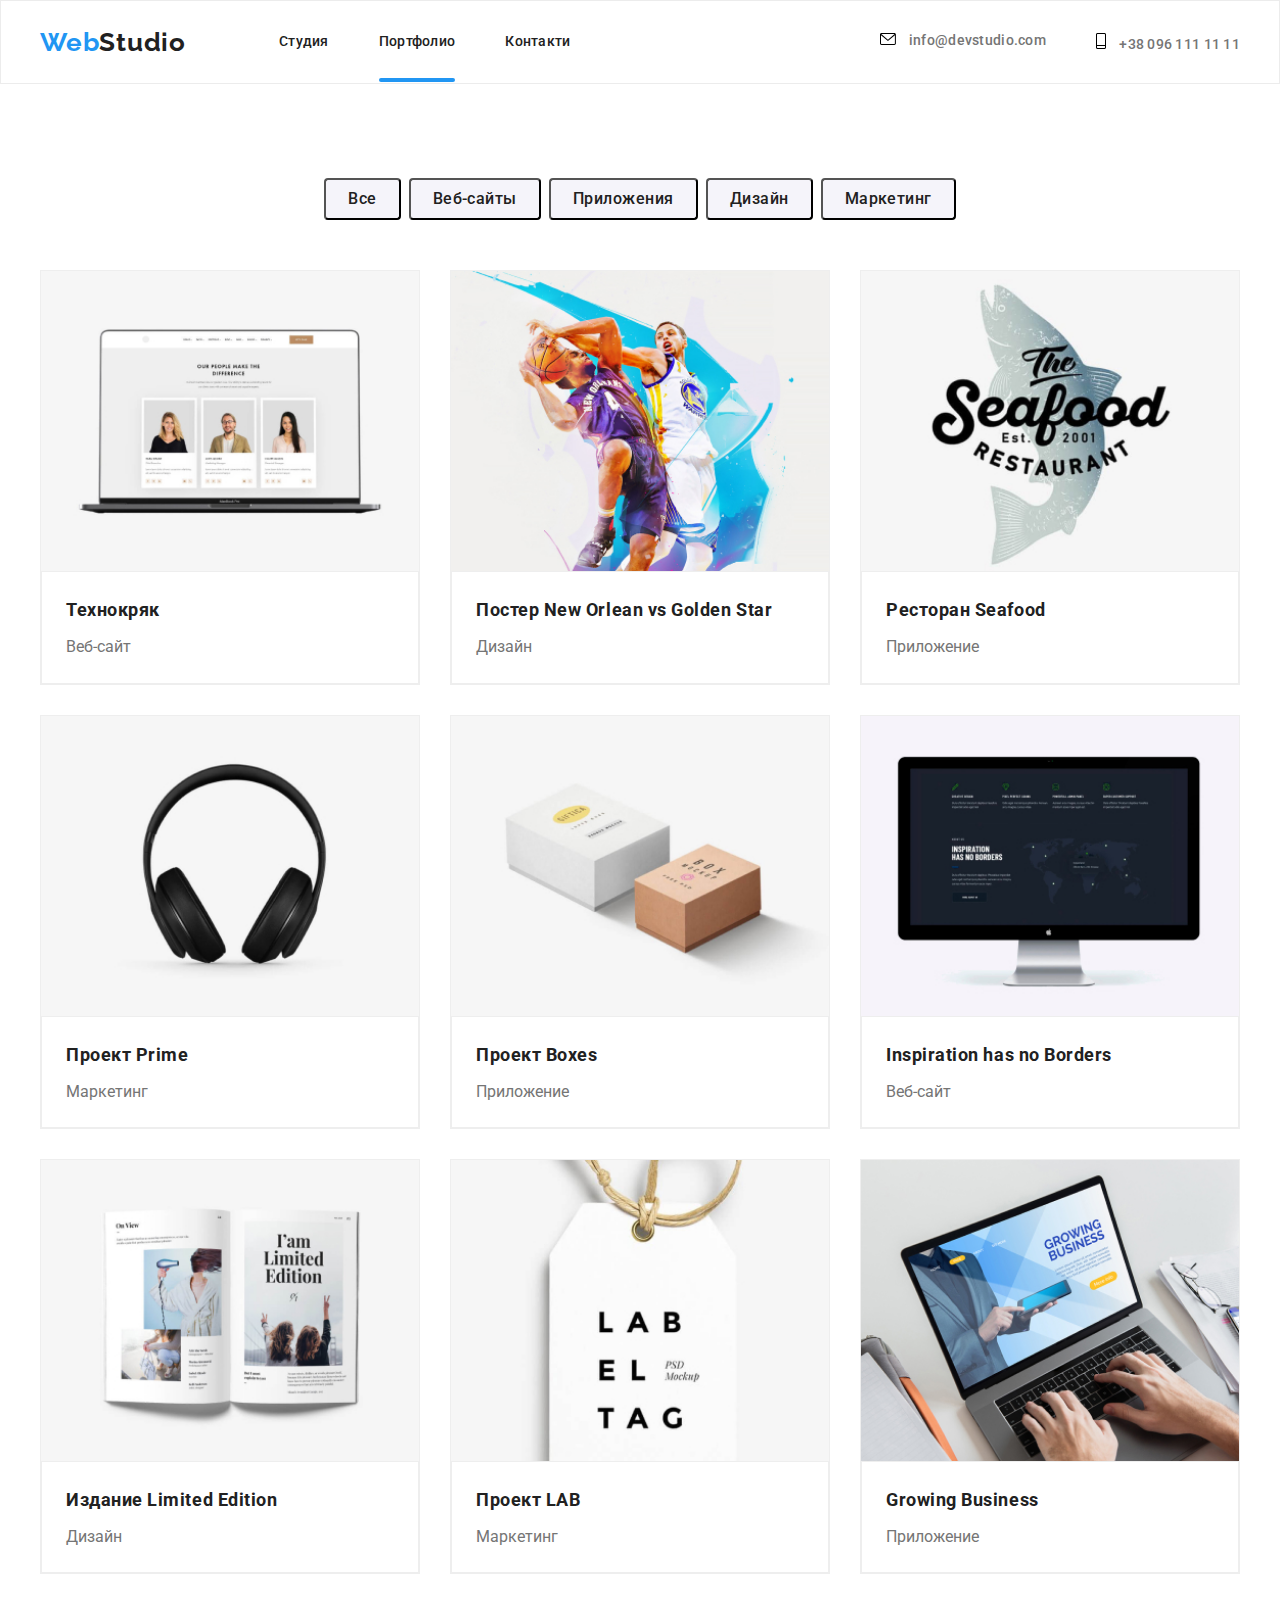
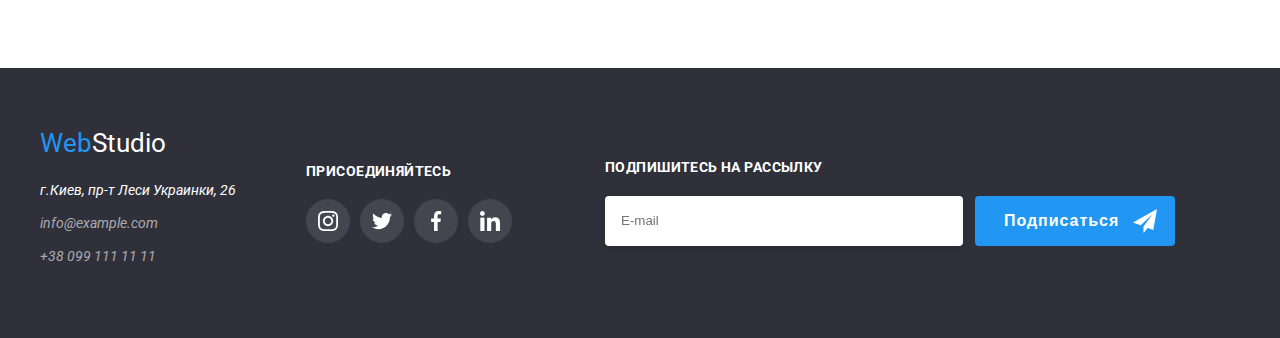
==== portfolio.html @ 389787d3 "Go" ====
<!DOCTYPE html>
<html lang="en">
  <head>
    <meta charset="UTF-8" />
    <meta http-equiv="X-UA-Compatible" content="IE=edge" />
    <meta name="viewport" content="width=device-width, initial-scale=1.0" />
    <title>Portfolio</title>
    <link
      rel="stylesheet"
      href="https://cdnjs.cloudflare.com/ajax/libs/modern-normalize/1.1.0/modern-normalize.min.css"
      integrity="sha512-wpPYUAdjBVSE4KJnH1VR1HeZfpl1ub8YT/NKx4PuQ5NmX2tKuGu6U/JRp5y+Y8XG2tV+wKQpNHVUX03MfMFn9Q=="
      crossorigin="anonymous"
      referrerpolicy="no-referrer"
    />
    <link rel="preconnect" href="https://fonts.googleapis.com" />
    <link rel="preconnect" href="https://fonts.gstatic.com" crossorigin />
    <link
      href="https://fonts.googleapis.com/css2?family=Raleway:wght@700&family=Roboto:wght@400;500;700;900&display=swap"
      rel="stylesheet"
    />
    <link rel="stylesheet" href="./css/styles.css" />
  </head>
  <body>
    <header class="header">
      <div class="container header-container">
        <nav class="nav">
          <a class="logo menu-logo" href="./index.html"> <span class="span-web">Web</span>Studio</a>
          <ul class="navigation">
            <li class="nav-item"><a class="nav-link link" href="./index.html">Студия</a></li>
            <li class="nav-item">
              <a class="nav-link link active" href="./portfolio.html">Портфолио</a>
            </li>
            <li class="nav-item"><a class="nav-link link" href="#0">Контакти</a></li>
          </ul>
        </nav>
        <!--КОНТАКТИ-->
        <ul class="contacts">
          <!-- <div class="header-connect">-->
          <li class="contact-item">
            <a class="contact-link link" href="mailto:info@devstudio.com">
              <svg class="contacts-link-icon link" width="16" height="12">
                <use href="./images/icons.svg#icon-envelope"></use>
              </svg>
              info@devstudio.com
            </a>
          </li>
          <li class="contact-item">
            <a class="contact-link link" href="tel:+380961111111">
              <svg class="contacts-link-icon" width="10" height="16">
                <use href="./images/icons.svg#icon-Vector"></use>
              </svg>
              +38 096 111 11 11
            </a>
          </li>
        </ul>
      </div>
    </header>
    <!--section1-->
    <section class="section">
      <h1 class="visually-hidden">Portfolio</h1>
      <div class="container">
        <ul class="filter">
          <li class="filter-item"><button type="button" class="filter-btn">Все</button></li>
          <li class="filter-item"><button type="button" class="filter-btn">Веб-сайты</button></li>
          <li class="filter-item"><button type="button" class="filter-btn">Приложения</button></li>
          <li class="filter-item"><button type="button" class="filter-btn">Дизайн</button></li>
          <li class="filter-item"><button type="button" class="filter-btn">Маркетинг</button></li>
        </ul>
      </div>

      <!--Технокряк-->
      <!--section2-->
      <div class="container">
        <ul class="cards">
          <li class="card">
            <div class="master-item-wrap">
              <img
                class="card-img"
                src="./images/8.jpg"
                alt="Портфоліо відкрите на ноутбукові"
                width="370"
              />
              <!-- <div class="box">
              <div class="overlay"> -->
              <p class="cards-overlay-text">
                Технокряк это современная площадка распространения коронавируса. Компании используют
                эту платформу для цифрового шпионажа и атак на защищённые сервера конкурентов.
              </p>
              <!-- </div>
            </div> -->
            </div>
            <div class="bord-item">
              <h2 class="card-item">Технокряк</h2>
              <p class="card-items">Веб-сайт</p>
            </div>
          </li>
          <!--Постер-->
          <li class="card">
            <div class="master-item-wrap">
              <img class="card-img" src="./images/9.jpg" alt="Постер" width="370" />
              <p class="cards-overlay-text">
                Технокряк это современная площадка распространения коронавируса. Компании используют
                эту платформу для цифрового шпионажа и атак на защищённые сервера конкурентов.
              </p>
            </div>
            <div class="bord-item">
              <h2 class="card-item">Постер New Orlean vs Golden Star</h2>
              <p class="card-items">Дизайн</p>
            </div>
          </li>
          <!--Лого ресторану-->
          <li class="card">
            <div class="master-item-wrap">
              <img class="card-img" src="./images/10.jpg" alt="Логотип ресторану" width="370" />
              <p class="cards-overlay-text">
                Технокряк это современная площадка распространения коронавируса. Компании используют
                эту платформу для цифрового шпионажа и атак на защищённые сервера конкурентов.
              </p>
            </div>
            <div class="bord-item">
              <h2 class="card-item">Ресторан Seafood</h2>
              <p class="card-items">Приложение</p>
            </div>
          </li>
          <!--Проект Prime-->
          <li class="card">
            <div class="master-item-wrap">
              <img class="card-img" src="./images/11.jpg" alt="Навушники" width="370" />
              <p class="cards-overlay-text">
                Технокряк это современная площадка распространения коронавируса. Компании используют
                эту платформу для цифрового шпионажа и атак на защищённые сервера конкурентов.
              </p>
            </div>
            <div class="bord-item">
              <h2 class="card-item">Проект Prime</h2>
              <p class="card-items">Маркетинг</p>
            </div>
          </li>
          <!--Проект Boxes-->
          <li class="card">
            <div class="master-item-wrap">
              <img class="card-img" src="./images/12.jpg" alt="Дві коробки" width="370" />
              <p class="cards-overlay-text">
                Технокряк это современная площадка распространения коронавируса. Компании используют
                эту платформу для цифрового шпионажа и атак на защищённые сервера конкурентов.
              </p>
            </div>
            <div class="bord-item">
              <h2 class="card-item">Проект Boxes</h2>
              <p class="card-items">Приложение</p>
            </div>
          </li>
          <!--Inspiration has no Borders-->
          <li class="card">
            <div class="master-item-wrap">
              <img
                class="card-img"
                src="./images/13.jpg"
                alt="Монітор з відкритим сайтом"
                width="370"
              />
              <p class="cards-overlay-text">
                Технокряк это современная площадка распространения коронавируса. Компании используют
                эту платформу для цифрового шпионажа и атак на защищённые сервера конкурентов.
              </p>
            </div>
            <div class="bord-item">
              <h2 class="card-item">Inspiration has no Borders</h2>
              <p class="card-items">Веб-сайт</p>
            </div>
          </li>
          <!--Издание Limited Edition-->
          <li class="card">
            <div class="master-item-wrap">
              <img class="card-img" src="./images/14.jpg" alt="Відкрита кннига" width="370" />
              <p class="cards-overlay-text">
                Технокряк это современная площадка распространения коронавируса. Компании используют
                эту платформу для цифрового шпионажа и атак на защищённые сервера конкурентов.
              </p>
            </div>
            <div class="bord-item">
              <h2 class="card-item">Издание Limited Edition</h2>
              <p class="card-items">Дизайн</p>
            </div>
          </li>
          <!--Проект LAB-->
          <li class="card">
            <div class="master-item-wrap">
              <img
                class="card-img"
                src="./images/15.jpg"
                alt="Вивіска з написом LAB EL TAG"
                width="370"
              />
              <p class="cards-overlay-text">
                Технокряк это современная площадка распространения коронавируса. Компании используют
                эту платформу для цифрового шпионажа и атак на защищённые сервера конкурентов.
              </p>
            </div>
            <div class="bord-item">
              <h2 class="card-item">Проект LAB</h2>
              <p class="card-items">Маркетинг</p>
            </div>
          </li>
          <!--Growing Business-->
          <li class="card">
            <div class="master-item-wrap">
              <img class="card-img" src="./images/16.jpg" alt="Робота за пк" width="370" />
              <p class="cards-overlay-text">
                Технокряк это современная площадка распространения коронавируса. Компании используют
                эту платформу для цифрового шпионажа и атак на защищённые сервера конкурентов.
              </p>
            </div>
            <div class="bord-item">
              <h2 class="card-item">Growing Business</h2>
              <p class="card-items">Приложение</p>
            </div>
          </li>
        </ul>
      </div>
    </section>
    <footer class="footer">
      <div class="container footer-container">
        <div class="footer-addres">
          <p>
            <a class="logo link" href="./index.html"><span class="span-web">Web</span>Studio </a>
          </p>
          <address>
            <ul class="addres link">
              <li class="footer-addres-link">г.Киев, пр-т Леси Украинки, 26</li>
              <li class="footer-addres-link">
                <a class="footer-link link" href="mailto:info@example.com">info@example.com</a>
              </li>
              <li class="footer-addres-link">
                <a class="footer-link link" href="tel:+380991111111">+38 099 111 11 11</a>
              </li>
            </ul>
          </address>
        </div>
        <div class="footer-connect">
          <p class="footer-connect-title">присоединяйтесь</p>
          <ul class="footer-social-list list">
            <li class="footer-social-item">
              <a href="" class="footer-social-link">
                <svg class="footer-social-icon" width="20" height="20">
                  <use href="./images/icons.svg#icon-instagram-2"></use>
                </svg>
              </a>
            </li>
            <li class="footer-social-item">
              <a href="" class="footer-social-link">
                <svg class="footer-social-icon" width="20" height="20">
                  <use href="./images/icons.svg#icon-twitter-1"></use>
                </svg>
              </a>
            </li>
            <li class="footer-social-item">
              <a href="" class="footer-social-link">
                <svg class="footer-social-icon" width="20" height="20">
                  <use href="./images/icons.svg#icon-facebook-1"></use>
                </svg>
              </a>
            </li>
            <li class="footer-social-item">
              <a href="" class="footer-social-link">
                <svg class="footer-social-icon" width="20" height="20">
                  <use href="./images/icons.svg#icon-linkedin-1"></use>
                </svg>
              </a>
            </li>
          </ul>
        </div>
        <div class="footer-subscription">
          <h2 class="footer-subscription-text">Подпишитесь на рассылку</h2>
          <div class="subscription-flex">
            <input
              type="email"
              name="subscription"
              class="footer-subscription-input"
              placeholder="E-mail"
              required
            />
            <button class="button subscription-btn">
              Подписаться
              <svg class="subscription-icon" width="24" height="24">
                <use href="./images/icons.svg#icon-send"></use>
              </svg>
            </button>
          </div>
        </div>
      </div>
    </footer>
  </body>
</html>
---- css/styles.css ----
:root {
  --primary-text-color: rgba(0, 0, 0, 0.8);
  --footer-text-color: rgba(255, 255, 255, 0.6);
  --title-text-color: #212121;
  --accent-color: #18a0fb;
  --button-color: #2196f3;
  --praymary-white-color: #ffffff;
  --secondary-gray-color: #2f303a;
  --text-white-color: #ffffff;
  --bg-color: #ffffff;
  --textarea-color: #757575;
  --test-color: #ccec12;
  --filter-color-text: #f5f4fa;
  --Web-span-text: #2196f3;
  --title-hover: #188ce8;
  --btn-bgr: #f5f4fa;
}

.button {
  padding: 10px 32px;
  margin: 0 auto;
  display: block;
  cursor: pointer;
  border-radius: 4px;

  font-weight: 700;
  line-height: 1;
  background: var(--button-color);
  color: var(--praymary-white-color);
  border: 0;
}
ul li {
  list-style: none;
}
h1,
h2,
h3,
h4,
h5,
h6,
p,
ul {
  padding: 0;
  margin: 0;
  font-size: inherit;
}
img {
  display: block;
  max-width: 100%;
  height: auto;
}
body {
  font-family: Roboto, sans-serif;
  color: var(--firstFontColor);
  font-size: 14px;
  line-height: 1.2;
  margin: 0;
}
.list {
  list-style: none;
}
.container {
  width: 1200px;
  margin: 0 auto;
  padding-left: 15px;
  padding-right: 15px;
}
.link {
  text-decoration: none;
}
.section {
  /*margin-top: 94px;
  margin-bottom: 94px;*/
  padding-top: 94px;
  padding-bottom: 94px;
}
.visually-hidden {
  position: absolute;
  clip: rect(0 0 0 0);
  width: 1px;
  height: 1px;
  margin: -1px;
  border: 0;
  padding: 0;
  overflow: hidden;
}
.span-web {
  color: var(--Web-span-text);
}
.logo a:hover,
.logo a:focus {
  color: var(--button-color);
  transition-duration: 250ms;
  transition-timing-function: cubic-bezier(0.4, 0, 0.2, 1);
  transition-property: transform;
}
.nav a {
  color: var(--title-text-color);
}
.nav a:hover,
.nav a:focus {
  color: var(--button-color);
  transition-duration: 250ms;
  transition-timing-function: cubic-bezier(0.4, 0, 0.2, 1);
  transition-property: transform;
}
.header {
  border: 1px solid #ececec;
}

.header-container {
  display: flex;
  justify-content: space-between;
  align-items: center;
}

.nav {
  display: flex;
  align-items: center;
}

.navigation {
  display: flex;
}

.header .logo {
  font-family: Raleway;
  color: var(--title-text-color);
  font-weight: 700;
  font-size: 26px;
  line-height: 1.19;
  letter-spacing: 0.03em;
  text-decoration: none;
}
.menu-logo {
  padding-top: 24px;
  padding-bottom: 24px;
  margin-right: 93px;
}
.nav-item:not(:last-child) {
  margin-right: 50px;
}

.nav-link {
  display: block;
  padding-top: 32px;
  padding-bottom: 32px;
  text-decoration: none;
  font-weight: 500;
  font-size: 14px;
  line-height: 1.14;
  letter-spacing: 0.02em;
  position: relative;
}

.nav-link.active::after {
  content: '';
  width: 100%;
  height: 4px;
  background-color: var(--Web-span-text);
  position: absolute;
  bottom: 0px;
  left: 0;
  border-radius: 2px;
}

.contacts {
  display: flex;
  margin-left: auto;
}
.contact-item:not(:last-child) {
  margin-right: 50px;
}
.contact-link {
  display: block;
  padding-top: 32px;
  padding-bottom: 32px;
  font-weight: 500;
  font-size: 14px;
  line-height: 1;
  letter-spacing: 0.02em;
  color: var(--textarea-color);
}
.contact-link:hover,
.contact-link:focus {
  fill: currentColor;
  transition-duration: 250ms;
  transition-timing-function: cubic-bezier(0.4, 0, 0.2, 1);
  transition-property: transform;
}
.contacts-link-icon {
  margin-right: 10px;
}
/*------------hero-------------*/
.herro {
  display: flex;
  justify-content: center;
}
.hero {
  background: var(--secondary-gray-color);
  background-image: linear-gradient(rgba(47, 48, 58, 0.4), rgba(47, 48, 58, 0.4)),
    url(../images/Imghero.jpg);
  padding: 200px 0px;
  width: 1600px;
}
.hero-title {
  max-width: 696px;
  margin: 0 auto;
  margin-bottom: 30px;

  font-weight: 900;
  font-size: 44px;
  line-height: 1.36;
  text-align: center;
  color: var(--text-white-color);
}
.hero > button {
  padding: 10px 32px;
  margin: 0 auto;
  display: block;
  cursor: pointer;
  border-radius: 4px;

  font-weight: 700;
  line-height: 1;
  background: var(--button-color);
  color: var(--praymary-white-color);
}
.hero > button:hover,
.buttons:focus {
  background-color: #188ce8;
  color: var(--text-white-color);
  transition-duration: 250ms;
  transition-timing-function: cubic-bezier(0.4, 0, 0.2, 1);
  transition-property: transform;
}

/*----------НАШИ ПРЕИМУЩЕСТВА---------*/
.advantages {
  /* padding-top: 50px;*/
}
.advantages-items {
  display: flex;
  justify-content: space-between;
}
.advantages-item {
  color: var(--title-text-color);
  font-weight: 700;
  font-size: 14px;
  line-height: 1.1;
  letter-spacing: 0.03em;
}
.advantages-item .advantages-item {
  text-transform: uppercase;
}
.advantages-item-text {
  max-width: 270px;
  color: var(--textarea-color);
  line-height: 1.7;
  letter-spacing: 0.03em;
  font-weight: 400;
}
.advantages-link {
  width: 270px;
  height: 120px;
  display: flex;
  justify-content: center;
  align-items: center;
  background: #f5f4fa;
  box-sizing: border-box;
  border-radius: 4px;
  margin-bottom: 30px;
}

/*-------ЧЕМ ЗАНИМАЕМСЯ-------------*/
.our-work {
  padding-top: 10px;
}
.section-caption {
  padding-top: 0px;
}
.caption {
  font-weight: 700;
  font-size: 36px;
  line-height: 2.6;
  text-align: center;
  letter-spacing: 0.03em;
  color: var(--title-text-color);

  margin-bottom: 50px;
}
.caption-item {
  display: flex;
  justify-content: space-between;
  position: relative;
}
.caption-item li:not(:last-child) {
  margin-right: 30px;
}
.caption-image {
  display: flex;
  width: 370px;
  height: 294px;
}
.caption-item > li {
  position: relative;
}

.caption-title-text {
  position: absolute;
  display: flex;
  justify-self: center;
  bottom: 0;
  left: 0;
  width: 370px;
  height: 70px;
  padding: 27px 75px;
  color: var(--text-white-color);

  background-color: rgba(47, 48, 58, 0.8);
  font-weight: 700;
  font-size: 14px;
  line-height: 1.14;
  text-align: center;
  letter-spacing: 0.03em;
  text-transform: uppercase;
}

/*-------КОМАНДА-------------*/
.team {
  background-color: #f5f4fa;
}
.team-caption {
  text-align: center;
  font-weight: 700;
  font-size: 36px;
  line-height: 2.6;
  letter-spacing: 0.03em;
  margin-bottom: 50px;
}
.team-item {
  display: flex;
  justify-content: space-evenly;
}
.caption-team {
  font-weight: 500;
  line-height: 1.12;
  letter-spacing: 0.03em;
  margin-top: 10px;
  text-align: center;
}
.caption-team-text {
  /*color: var(--textarea-color);*/
  font-weight: 400;
  line-height: 1.12;
  text-align: center;
  margin: 10px;
  /*margin-bottom: 30px;*/
}

.images {
  height: 260px;
  width: 270px;
}
.team-all {
  flex-basis: calc((100% - 90px) / 3);
  background: #ffffff;

  border-radius: 0px 0px 4px 4px;
}
.team-all + .team-all {
  margin-left: 30px;
}
.master-icon {
  background-color: #ffffff;
}

.master-social-list {
  display: flex;
  justify-content: center;
}
.master-social-item {
  width: 44px;
  height: 44px;
  margin-top: 16px;
  margin-bottom: 30px;
}

.master-social-item + .master-social-item {
  margin-left: 10px;
}

.master-social-link {
  width: 100%;
  height: 100%;
  background: var(--praymary-white-color);
  border-radius: 50%;
  display: flex;
  justify-content: center;
  align-items: center;
  color: #afb1b8;
}
.master-sociak-icon {
  fill: currentColor;
}
.master-social-link:hover,
.master-social-link:focus {
  background-color: var(--Web-span-text);
  color: #ffffff;
  transition-duration: 250ms;
  transition-timing-function: cubic-bezier(0.4, 0, 0.2, 1);
  transition-property: transform;
}

/*----Clients----*/
.client-title {
  text-align: center;
  font-weight: 700;
  font-size: 36px;
  line-height: 1.16;
  text-align: center;
  letter-spacing: 0.03em;
  margin-bottom: 50px;

  color: #212121;
}
.client-social-list {
  display: flex;
  justify-content: center;
}

.client-social-list {
  display: flex;
  justify-content: center;
}
.client-social-item {
  width: 170px;
  height: 92px;
  margin-top: 16px;
  margin-bottom: 30px;
}
.client-social-item + .client-social-item {
  margin-left: 30px;
}

.client-social-link {
  width: 100%;
  height: 100%;
  display: flex;
  justify-content: center;
  align-items: center;
  color: #afb1b8;
  border: 1px solid #afb1b8;
  box-sizing: border-box;
  border-radius: 4px;
}
.client-sociak-icon {
  fill: currentColor;
}
.client-social-link:hover,
.client-social-link:focus {
  color: var(--Web-span-text);
  border: 1px solid var(--Web-span-text);
  transition-duration: 250ms;
  transition-timing-function: cubic-bezier(0.4, 0, 0.2, 1);
  transition-property: transform;
}

/*------------PORTFOLIO-------------*/
/*-------section1------*/
.filter {
  display: flex;
  justify-content: center;
  margin-bottom: 50px;
}
.filter-item:not(:last-child) {
  margin-right: 8px;
}
.filter-btn {
  font-family: Roboto, sans-serif;
  font-size: 16px;
  line-height: 1.62;
  letter-spacing: 0.03em;
  font-weight: 500;

  padding: 6px 22px;
  border-radius: 4px;
  background-color: var(--btn-bgr);
  color: var(--title-text-color);
}
.filter-btn:focus,
.filter-btn:hover {
  color: var(--praymary-white-color);
  background-color: var(--button-color);
  cursor: pointer;
  box-shadow: 0px 3px 1px rgba(0, 0, 0, 0.1), 0px 1px 2px rgba(0, 0, 0, 0.08),
    0px 2px 2px rgba(0, 0, 0, 0.12);
  transition-duration: 250ms;
  transition-timing-function: cubic-bezier(0.4, 0, 0.2, 1);
  transition-property: transform;
}
/*-------section2------*/
.master-item-wrap {
  position: relative;
  overflow: hidden;
}
.cards-overlay-text {
  position: absolute;
  top: 0;
  left: 0;
  background-color: rgba(33, 150, 243, 0.9);
  padding: 50px;
  color: #ffffff;
  font-size: 18px;
  line-height: 1.55;
  height: 100%;
  transform: translateY(100%);
  transition-duration: 500ms;
}
.card:hover .cards-overlay-text {
  transform: translateY(0);
  transition-duration: 500ms;
}
.cards {
  display: flex;
  flex-wrap: wrap;
  align-content: center;
  margin-left: -30px;
  margin-bottom: -30px;
}
.bord-item {
  border: 1px solid #eeeeee;
}
.card {
  flex-basis: calc((100% - 3 * 30px) / 3);
  margin-left: 30px;
  margin-bottom: 30px;
  border: 1px solid #eeeeee;
  box-sizing: border-box;
}
.card:hover {
  box-shadow: 0px 1px 1px rgba(0, 0, 0, 0.12), 0px 4px 4px rgba(0, 0, 0, 0.06),
    1px 4px 6px rgba(0, 0, 0, 0.16);
  transition-duration: 250ms;
  transition-timing-function: cubic-bezier(0.4, 0, 0.2, 1);
  transition-property: transform;
}
.card-item {
  font-weight: 700;
  font-size: 18px;
  line-height: 2;
  letter-spacing: 0.03em;
  color: var(--title-text-color);

  padding-left: 24px;
  padding-top: 20px;
  padding-bottom: 4px;
  padding-right: 24px;
}
.card-items {
  color: var(--textarea-color);
  font-size: 16px;
  font-weight: 400;
  line-height: 1.9;

  padding-left: 24px;
  padding-bottom: 20px;
  padding-right: 24px;
}
.card-img {
  display: flex;
  width: 100%;
  height: auto;
  margin-right: 0;
}

/*-------------FOOTER--------------*/
.footer {
  background: var(--secondary-gray-color);
  padding-top: 60px;
  padding-bottom: 60px;
}

.footer .logo {
  display: block;
  margin-bottom: 20px;
  font-size: 26px;
  line-height: 1.19;
  color: var(--text-white-color);
}
.link:focus,
.link:hover {
  color: var(--button-color);
  transition-duration: 250ms;
  transition-timing-function: cubic-bezier(0.4, 0, 0.2, 1);
  transition-property: transform;
}
.footer li {
  font-size: 14px;
  line-height: 1.71;
  color: var(--text-white-color);
}
.footer-addres-link {
  margin-bottom: 9px;
}
.footer-link {
  color: var(--footer-text-color);
}
.footer-link:hover,
.footer-link:focus {
  color: var(--accent-color);
  transition-duration: 250ms;
  transition-timing-function: cubic-bezier(0.4, 0, 0.2, 1);
  transition-property: transform;
}

.footer-connect-title {
  font-weight: 700;
  font-size: 14px;
  line-height: 1.16;
  letter-spacing: 0.03em;
  text-transform: uppercase;
  color: var(--text-white-color);
  margin-bottom: 20px;
}

.footer-social-list {
  display: flex;
  justify-content: center;
}
.footer-social-item {
  width: 44px;
  height: 44px;
}

.footer-social-item + .footer-social-item {
  margin-left: 10px;
}

.footer-social-link {
  width: 100%;
  height: 100%;
  background-color: rgba(255, 255, 255, 0.1);
  border-radius: 50%;
  display: flex;
  justify-content: center;
  align-items: center;
  color: #ffffff;
}

.footer-social-icon {
  fill: currentColor;
}

.footer-social-link:hover,
.footer-social-link:focus {
  background-color: var(--Web-span-text);
  transition-duration: 250ms;
  transition-timing-function: cubic-bezier(0.4, 0, 0.2, 1);
  transition-property: transform;
}

.footer-container {
  display: flex;
  align-items: center;
}

.footer-connect {
  display: block;
  justify-content: center;
  margin-left: 70px;
}
.footer-subscription {
  padding-left: 93px;
}
.footer-subscription-text {
  font-weight: 700;
  font-size: 14px;
  line-height: 1.14;
  letter-spacing: 0.03em;
  text-transform: uppercase;

  color: #ffffff;
  padding-bottom: 20px;
}
.subscription-flex {
  display: flex;
}
.footer-subscription-input {
  width: 358px;
  height: 50px;
  border: 1px solid rgba(255, 255, 255, 0.3);
  box-sizing: border-box;
  filter: drop-shadow(0px 4px 4px rgba(0, 0, 0, 0.15));
  border-radius: 4px;
  margin-right: 12px;
  padding-left: 15px;

  outline: none;
}
.subscription-btn {
  width: 200px;
  height: 50px;
  font-weight: 700;
  font-size: 16px;
  line-height: 1.87;

  letter-spacing: 0.06em;
  padding: 10px 62px 10px 29px;
  color: #ffffff;
  position: relative;
}
.subscription-icon {
  position: absolute;
  right: 18px;
  top: 13px;
  fill: var(--praymary-white-color);
}
/* -------------backdrop+modal--------------- */
.backdrop {
  width: 100vw;
  height: 100vh;
  background-color: rgba(0, 0, 0, 0.2);
  position: fixed;
  top: 0;
  transition: opacity 2222ms, vvisibility 2222ms;
}
.backdrop.is-hidden .modal {
  transform: scale(1.5) rotate(180deg) translate(+999px);
  transition: transform 2000ms;
}
.modal {
  width: 528px;
  min-height: 581px;
  background-color: #ffffff;
  border-radius: 5px;
  position: absolute;
  top: 50%;
  left: 50%;
  transform: scale(0.2) rotate(0) translate(-999px);
  transform: translate(-50%, -50%);
  transition: transform 2000ms;
  padding: 40px;
}
.modal-close {
  width: 30px;
  height: 30px;
  background-color: transparent;
  border: 1px solid rgb(20, 20, 20);
  border-radius: 50%;
  position: absolute;
  right: 10px;
  top: 10px;
  display: flex;
  align-items: center;
  justify-content: center;
}
.modal-close:hover,
.modal-close:focus {
  fill: #2196f3;
  border: 1px solidrgbaa(0, 0, 0, 0.1);
}
.is-hidden {
  visibility: inherit;
  opacity: 0;
  pointer-events: none;
}

.modal-title {
  font-weight: 700;
  font-size: 20px;
  line-height: 1.15;
  text-align: center;
  letter-spacing: 0.03em;
  color: #212121;
}
.modal-field {
  margin-bottom: 10px;
}
.modal_form {
  width: 100%;
  align-items: center;
}
.input-wrap {
  position: relative;
}
.modal-icon {
  position: absolute;
  left: 15px;
  top: 53%;
  transform: translateY(-50%);
  transition: fill 300ms linear;
}

.modal-form-input {
  width: 100%;
  height: 40px;
  padding-left: 42px;
  padding-right: 15px;

  border: 1px solid rgba(33, 33, 33, 0.2);
  box-sizing: border-box;
  border-radius: 4px;
  transition: border-color 300ms linear;
  outline: none;
}
.modal-form-input:focus {
  border-color: #2196f3;
}
.modal-form-input:focus + .modal-icon {
  fill: #2196f3;
}

.button:hover,
.button:focus {
  background-color: #188ce8;
  color: var(--text-white-color);
  transition-duration: 250ms;
  transition-timing-function: cubic-bezier(0.4, 0, 0.2, 1);
  transition-property: transform;
}
.modal-feedback {
  width: 100%;
  height: 120px;
  resize: none;
  padding: 12px 16px;

  font-weight: 500;
  font-size: 12px;
  line-height: 1.16;
  letter-spacing: 0.01em;

  border: 1px solid rgba(33, 33, 33, 0.2);
  box-sizing: border-box;
  border-radius: 4px;
  outline: none;
}
.modal-feedback:focus {
  border-color: var(--button-color);
}

.modal-feedback::placeholder {
  font-weight: normal;
  font-size: 12px;
  line-height: 14px;
  letter-spacing: 0.01em;

  color: rgba(117, 117, 117, 0.5);
}
.modal-form-text {
  font-weight: 500;
  font-size: 12px;
  line-height: 1.16;
  letter-spacing: 0.01em;
  color: var(--textarea-color);
  padding-left: 12px;
}
.modal-btn {
  display: block;
  margin: 0 auto;
  margin-top: 30px;
}
.check-text {
  display: flex;
  align-items: center;
  justify-content: center;
  font-weight: 500;
  font-size: 14px;
  line-height: 1.7;
  letter-spacing: 0.03em;

  color: var(--textarea-color);
}
.check-text-color {
  color: var(--button-color);
  text-decoration: underline;
}
.check-item {
  width: 16px;
  height: 15px;
  border: 2px solid #000000;
  border-radius: 2px;
  margin-right: 5px;
  display: flex;
  align-items: center;
  justify-content: center;
  transition: 300ms linear;
}
.check-icon {
  fill: var(--praymary-white-color);
}
.modal-check:checked + .check-text .check-item {
  background-color: var(--button-color);
  border: none;
}
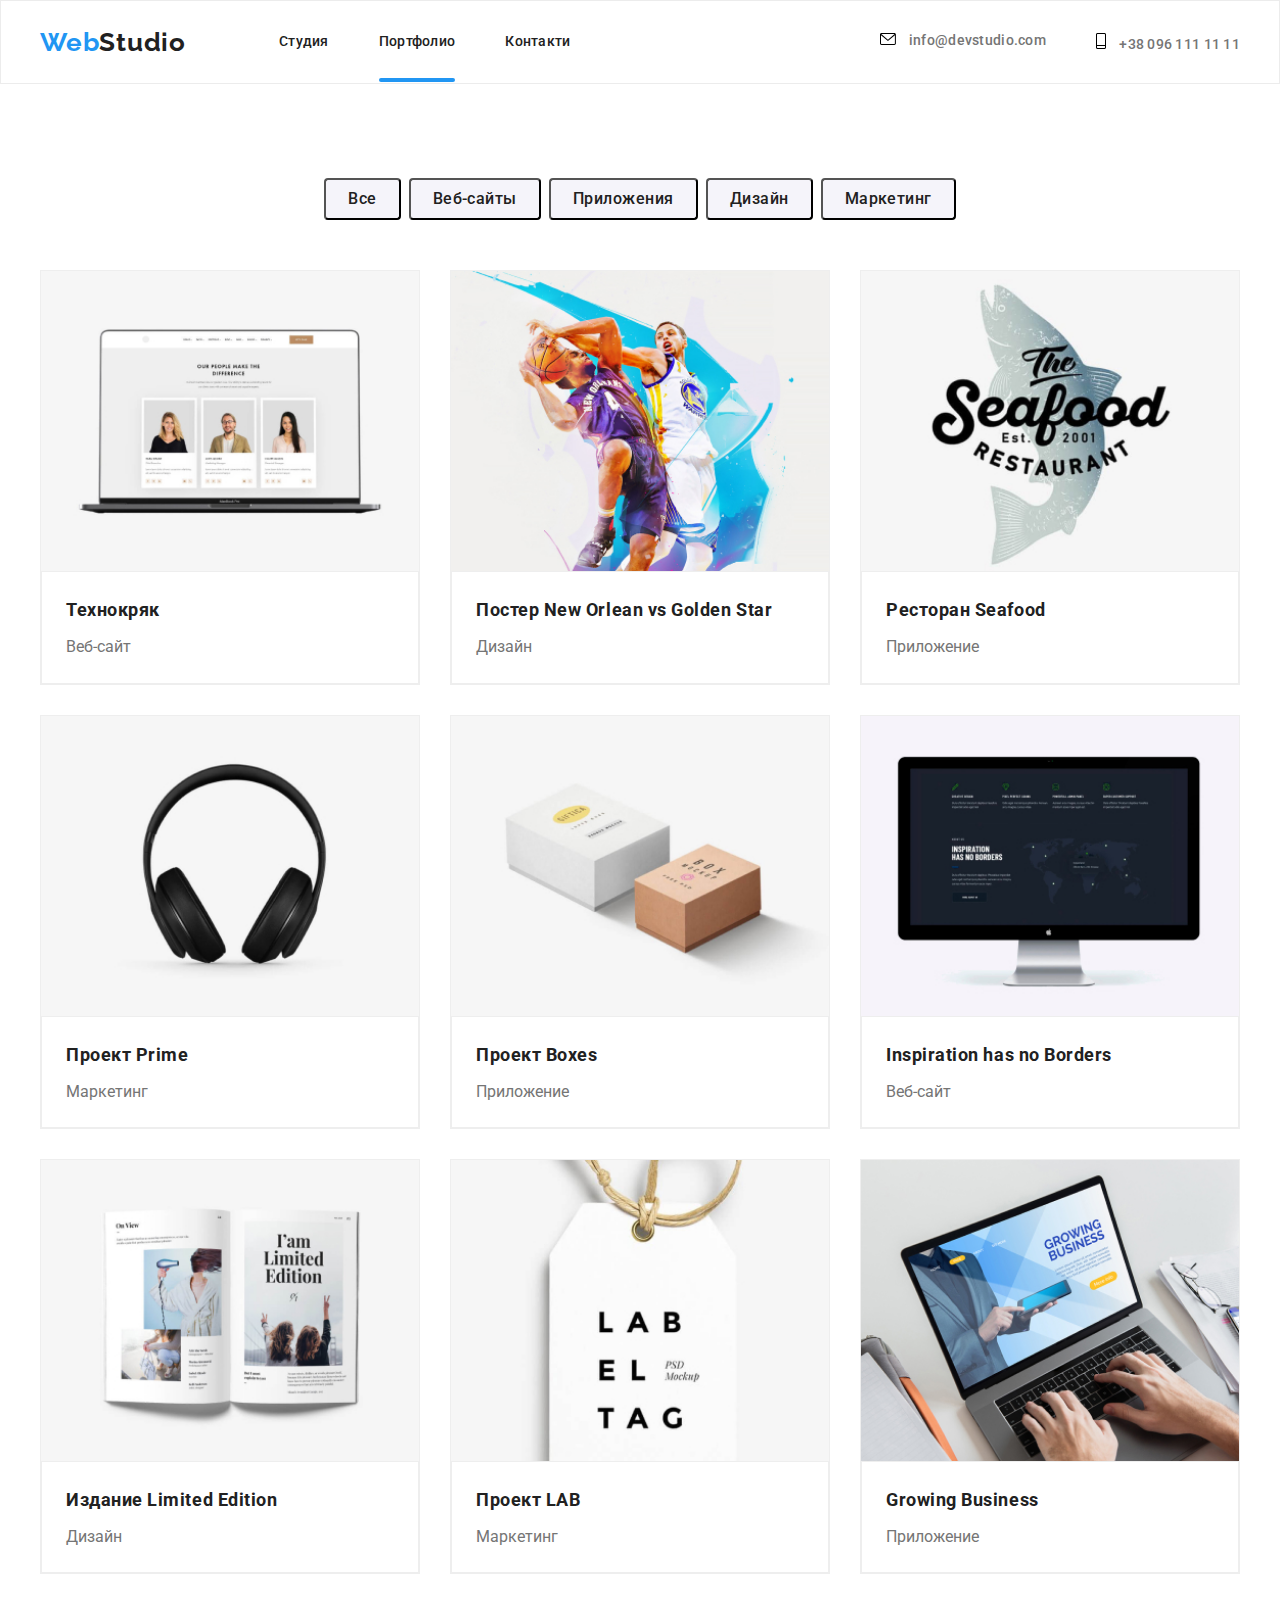
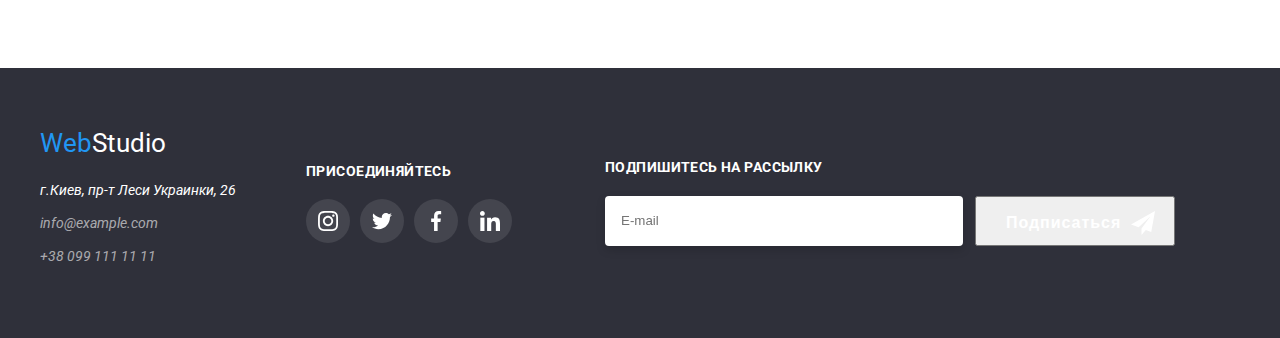
==== commit b941f4b8: "sass" ====
--- a/portfolio.html
+++ b/portfolio.html
@@ -19,6 +19,7 @@
       rel="stylesheet"
     />
     <link rel="stylesheet" href="./css/styles.css" />
+    <link rel="stylesheet" href="./css/main.css" />
   </head>
   <body>
     <header class="header">
--- a/css/styles.css
+++ b/css/styles.css
@@ -1,244 +1,18 @@
-:root {
-  --primary-text-color: rgba(0, 0, 0, 0.8);
-  --footer-text-color: rgba(255, 255, 255, 0.6);
-  --title-text-color: #212121;
-  --accent-color: #18a0fb;
-  --button-color: #2196f3;
-  --praymary-white-color: #ffffff;
-  --secondary-gray-color: #2f303a;
-  --text-white-color: #ffffff;
-  --bg-color: #ffffff;
-  --textarea-color: #757575;
-  --test-color: #ccec12;
-  --filter-color-text: #f5f4fa;
-  --Web-span-text: #2196f3;
-  --title-hover: #188ce8;
-  --btn-bgr: #f5f4fa;
-}
-
-.button {
-  padding: 10px 32px;
-  margin: 0 auto;
-  display: block;
-  cursor: pointer;
-  border-radius: 4px;
-
-  font-weight: 700;
-  line-height: 1;
-  background: var(--button-color);
-  color: var(--praymary-white-color);
-  border: 0;
-}
-ul li {
-  list-style: none;
-}
-h1,
-h2,
-h3,
-h4,
-h5,
-h6,
-p,
-ul {
-  padding: 0;
-  margin: 0;
-  font-size: inherit;
-}
-img {
-  display: block;
-  max-width: 100%;
-  height: auto;
-}
-body {
-  font-family: Roboto, sans-serif;
-  color: var(--firstFontColor);
-  font-size: 14px;
-  line-height: 1.2;
-  margin: 0;
-}
-.list {
-  list-style: none;
-}
-.container {
-  width: 1200px;
-  margin: 0 auto;
-  padding-left: 15px;
-  padding-right: 15px;
-}
-.link {
-  text-decoration: none;
-}
 .section {
   /*margin-top: 94px;
   margin-bottom: 94px;*/
   padding-top: 94px;
   padding-bottom: 94px;
 }
-.visually-hidden {
-  position: absolute;
-  clip: rect(0 0 0 0);
-  width: 1px;
-  height: 1px;
-  margin: -1px;
-  border: 0;
-  padding: 0;
-  overflow: hidden;
-}
+
 .span-web {
   color: var(--Web-span-text);
 }
-.logo a:hover,
-.logo a:focus {
-  color: var(--button-color);
-  transition-duration: 250ms;
-  transition-timing-function: cubic-bezier(0.4, 0, 0.2, 1);
-  transition-property: transform;
-}
-.nav a {
-  color: var(--title-text-color);
-}
-.nav a:hover,
-.nav a:focus {
-  color: var(--button-color);
-  transition-duration: 250ms;
-  transition-timing-function: cubic-bezier(0.4, 0, 0.2, 1);
-  transition-property: transform;
-}
-.header {
-  border: 1px solid #ececec;
-}
-
-.header-container {
-  display: flex;
-  justify-content: space-between;
-  align-items: center;
-}
-
-.nav {
-  display: flex;
-  align-items: center;
-}
-
-.navigation {
-  display: flex;
-}
-
-.header .logo {
-  font-family: Raleway;
-  color: var(--title-text-color);
-  font-weight: 700;
-  font-size: 26px;
-  line-height: 1.19;
-  letter-spacing: 0.03em;
-  text-decoration: none;
-}
-.menu-logo {
-  padding-top: 24px;
-  padding-bottom: 24px;
-  margin-right: 93px;
-}
-.nav-item:not(:last-child) {
-  margin-right: 50px;
-}
-
-.nav-link {
-  display: block;
-  padding-top: 32px;
-  padding-bottom: 32px;
-  text-decoration: none;
-  font-weight: 500;
-  font-size: 14px;
-  line-height: 1.14;
-  letter-spacing: 0.02em;
-  position: relative;
-}
-
-.nav-link.active::after {
-  content: '';
-  width: 100%;
-  height: 4px;
-  background-color: var(--Web-span-text);
-  position: absolute;
-  bottom: 0px;
-  left: 0;
-  border-radius: 2px;
-}
-
-.contacts {
-  display: flex;
-  margin-left: auto;
-}
-.contact-item:not(:last-child) {
-  margin-right: 50px;
-}
-.contact-link {
-  display: block;
-  padding-top: 32px;
-  padding-bottom: 32px;
-  font-weight: 500;
-  font-size: 14px;
-  line-height: 1;
-  letter-spacing: 0.02em;
-  color: var(--textarea-color);
-}
-.contact-link:hover,
-.contact-link:focus {
-  fill: currentColor;
-  transition-duration: 250ms;
-  transition-timing-function: cubic-bezier(0.4, 0, 0.2, 1);
-  transition-property: transform;
-}
-.contacts-link-icon {
-  margin-right: 10px;
-}
+
 /*------------hero-------------*/
-.herro {
-  display: flex;
-  justify-content: center;
-}
-.hero {
-  background: var(--secondary-gray-color);
-  background-image: linear-gradient(rgba(47, 48, 58, 0.4), rgba(47, 48, 58, 0.4)),
-    url(../images/Imghero.jpg);
-  padding: 200px 0px;
-  width: 1600px;
-}
-.hero-title {
-  max-width: 696px;
-  margin: 0 auto;
-  margin-bottom: 30px;
-
-  font-weight: 900;
-  font-size: 44px;
-  line-height: 1.36;
-  text-align: center;
-  color: var(--text-white-color);
-}
-.hero > button {
-  padding: 10px 32px;
-  margin: 0 auto;
-  display: block;
-  cursor: pointer;
-  border-radius: 4px;
-
-  font-weight: 700;
-  line-height: 1;
-  background: var(--button-color);
-  color: var(--praymary-white-color);
-}
-.hero > button:hover,
-.buttons:focus {
-  background-color: #188ce8;
-  color: var(--text-white-color);
-  transition-duration: 250ms;
-  transition-timing-function: cubic-bezier(0.4, 0, 0.2, 1);
-  transition-property: transform;
-}
 
 /*----------НАШИ ПРЕИМУЩЕСТВА---------*/
-.advantages {
-  /* padding-top: 50px;*/
-}
+
 .advantages-items {
   display: flex;
   justify-content: space-between;
--- a/css/main.css
+++ b/css/main.css
@@ -0,0 +1,233 @@
+:root {
+  --primary-text-color: rgba(0, 0, 0, 0.8);
+  --footer-text-color: rgba(255, 255, 255, 0.6);
+  --title-text-color: #212121;
+  --accent-color: #18a0fb;
+  --button-color: #2196f3;
+  --praymary-white-color: #ffffff;
+  --secondary-gray-color: #2f303a;
+  --text-white-color: #ffffff;
+  --bg-color: #ffffff;
+  --textarea-color: #757575;
+  --test-color: #ccec12;
+  --filter-color-text: #f5f4fa;
+  --Web-span-text: #2196f3;
+  --title-hover: #188ce8;
+  --btn-bgr: #f5f4fa;
+}
+
+.visually-hidden {
+  position: absolute;
+  clip: rect(0 0 0 0);
+  width: 1px;
+  height: 1px;
+  margin: -1px;
+  border: 0;
+  padding: 0;
+  overflow: hidden;
+}
+
+ul li {
+  list-style: none;
+}
+
+h1,
+h2,
+h3,
+h4,
+h5,
+h6,
+p,
+ul {
+  padding: 0;
+  margin: 0;
+  font-size: inherit;
+}
+
+img {
+  display: block;
+  max-width: 100%;
+  height: auto;
+}
+
+.container {
+  width: 1200px;
+  margin: 0 auto;
+  padding-left: 15px;
+  padding-right: 15px;
+}
+
+body {
+  font-family: Roboto, sans-serif;
+  color: var(--firstFontColor);
+  font-size: 14px;
+  line-height: 1.2;
+  margin: 0;
+}
+
+.list {
+  list-style: none;
+}
+
+.link {
+  text-decoration: none;
+}
+
+.logo a:hover,
+.logo a:focus {
+  color: var(--button-color);
+  transition-duration: 250ms;
+  transition-timing-function: cubic-bezier(0.4, 0, 0.2, 1);
+  transition-property: transform;
+}
+
+.nav a {
+  color: var(--title-text-color);
+}
+
+.nav a:hover,
+.nav a:focus {
+  color: var(--button-color);
+  transition-duration: 250ms;
+  transition-timing-function: cubic-bezier(0.4, 0, 0.2, 1);
+  transition-property: transform;
+}
+
+.header {
+  border: 1px solid #ececec;
+}
+
+.header-container {
+  display: flex;
+  justify-content: space-between;
+  align-items: center;
+}
+
+.nav {
+  display: flex;
+  align-items: center;
+}
+
+.navigation {
+  display: flex;
+}
+
+.header .logo {
+  font-family: Raleway;
+  color: var(--title-text-color);
+  font-weight: 700;
+  font-size: 26px;
+  line-height: 1.19;
+  letter-spacing: 0.03em;
+  text-decoration: none;
+}
+
+.menu-logo {
+  padding-top: 24px;
+  padding-bottom: 24px;
+  margin-right: 93px;
+}
+
+.nav-item:not(:last-child) {
+  margin-right: 50px;
+}
+
+.nav-link {
+  display: block;
+  padding-top: 32px;
+  padding-bottom: 32px;
+  text-decoration: none;
+  font-weight: 500;
+  font-size: 14px;
+  line-height: 1.14;
+  letter-spacing: 0.02em;
+  position: relative;
+}
+
+.nav-link.active::after {
+  content: '';
+  width: 100%;
+  height: 4px;
+  background-color: var(--Web-span-text);
+  position: absolute;
+  bottom: 0px;
+  left: 0;
+  border-radius: 2px;
+}
+
+.contacts {
+  display: flex;
+  margin-left: auto;
+}
+
+.contact-item:not(:last-child) {
+  margin-right: 50px;
+}
+
+.contact-link {
+  display: block;
+  padding-top: 32px;
+  padding-bottom: 32px;
+  font-weight: 500;
+  font-size: 14px;
+  line-height: 1;
+  letter-spacing: 0.02em;
+  color: var(--textarea-color);
+}
+
+.contact-link:hover,
+.contact-link:focus {
+  fill: currentColor;
+  transition-duration: 250ms;
+  transition-timing-function: cubic-bezier(0.4, 0, 0.2, 1);
+  transition-property: transform;
+}
+
+.contacts-link-icon {
+  margin-right: 10px;
+}
+
+.herro {
+  display: flex;
+  justify-content: center;
+}
+
+.hero {
+  background: var(--secondary-gray-color);
+  background-image: linear-gradient(rgba(47, 48, 58, 0.4), rgba(47, 48, 58, 0.4)), url(../images/Imghero.jpg);
+  padding: 200px 0px;
+  width: 1600px;
+}
+
+.hero-title {
+  max-width: 696px;
+  margin: 0 auto;
+  margin-bottom: 30px;
+  font-weight: 900;
+  font-size: 44px;
+  line-height: 1.36;
+  text-align: center;
+  color: var(--text-white-color);
+}
+
+.hero > button {
+  padding: 10px 32px;
+  margin: 0 auto;
+  display: block;
+  cursor: pointer;
+  border-radius: 4px;
+  font-weight: 700;
+  line-height: 1;
+  background: var(--button-color);
+  color: var(--praymary-white-color);
+}
+
+.hero > button:hover,
+.buttons:focus {
+  background-color: #188ce8;
+  color: var(--text-white-color);
+  transition-duration: 250ms;
+  transition-timing-function: cubic-bezier(0.4, 0, 0.2, 1);
+  transition-property: transform;
+}
+/*# sourceMappingURL=main.css.map */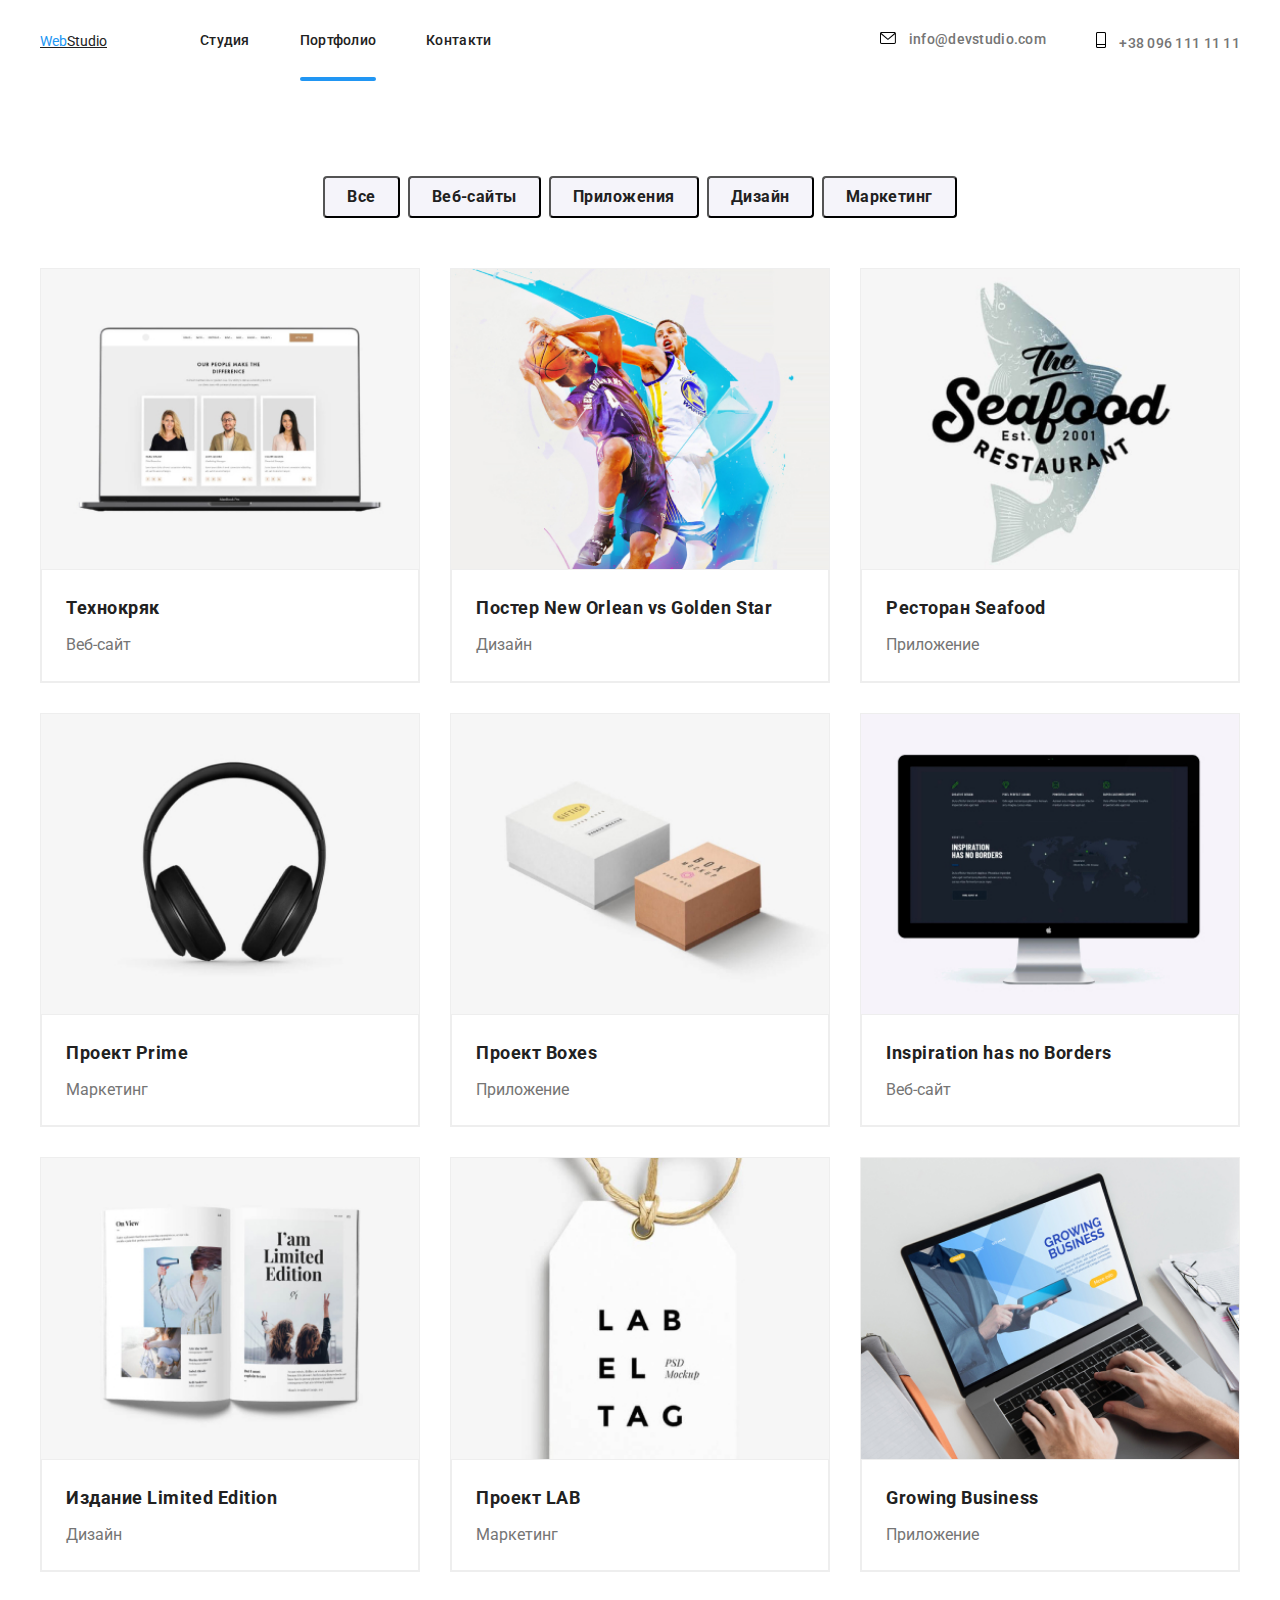
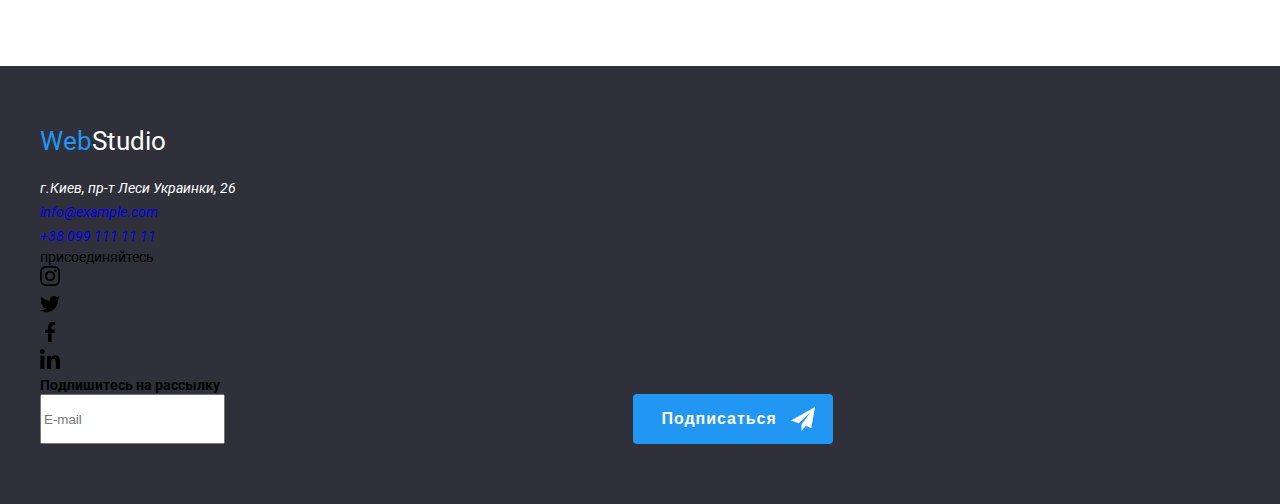
==== commit 90773bb7: "scss" ====
--- a/portfolio.html
+++ b/portfolio.html
@@ -19,35 +19,41 @@
       rel="stylesheet"
     />
     <link rel="stylesheet" href="./css/styles.css" />
-    <link rel="stylesheet" href="./css/main.css" />
+    <link rel="stylesheet" href="./css/main.min.css" />
   </head>
   <body>
     <header class="header">
-      <div class="container header-container">
-        <nav class="nav">
-          <a class="logo menu-logo" href="./index.html"> <span class="span-web">Web</span>Studio</a>
-          <ul class="navigation">
-            <li class="nav-item"><a class="nav-link link" href="./index.html">Студия</a></li>
-            <li class="nav-item">
-              <a class="nav-link link active" href="./portfolio.html">Портфолио</a>
-            </li>
-            <li class="nav-item"><a class="nav-link link" href="#0">Контакти</a></li>
+      <div class="container header__container">
+        <nav class="header__nav">
+          <a class="logo header__menu-logo" href="./index.html">
+            <span class="span-web">Web</span>Studio</a
+          >
+          <ul class="header__navigation">
+            <li class="header__nav-item">
+              <a class="header__nav-link link" href="./index.html">Студия</a>
+            </li>
+            <li class="header__nav-item">
+              <a class="header__nav-link link active" href="./portfolio.html">Портфолио</a>
+            </li>
+            <li class="header__nav-item">
+              <a class="header__nav-link link" href="#0">Контакти</a>
+            </li>
           </ul>
         </nav>
         <!--КОНТАКТИ-->
-        <ul class="contacts">
+        <ul class="header__contacts">
           <!-- <div class="header-connect">-->
-          <li class="contact-item">
-            <a class="contact-link link" href="mailto:info@devstudio.com">
-              <svg class="contacts-link-icon link" width="16" height="12">
+          <li class="header__contacts__item">
+            <a class="header__contacts__link link" href="mailto:info@devstudio.com">
+              <svg class="header__contacts__link-icon link" width="16" height="12">
                 <use href="./images/icons.svg#icon-envelope"></use>
               </svg>
               info@devstudio.com
             </a>
           </li>
-          <li class="contact-item">
-            <a class="contact-link link" href="tel:+380961111111">
-              <svg class="contacts-link-icon" width="10" height="16">
+          <li class="header__contacts__item">
+            <a class="header__contacts__link link" href="tel:+380961111111">
+              <svg class="header__contacts__link-icon" width="10" height="16">
                 <use href="./images/icons.svg#icon-Vector"></use>
               </svg>
               +38 096 111 11 11
--- a/css/styles.css
+++ b/css/styles.css
@@ -1,669 +1,18 @@
-.section {
-  /*margin-top: 94px;
-  margin-bottom: 94px;*/
-  padding-top: 94px;
-  padding-bottom: 94px;
-}
-
-.span-web {
-  color: var(--Web-span-text);
-}
-
 /*------------hero-------------*/
 
 /*----------НАШИ ПРЕИМУЩЕСТВА---------*/
 
-.advantages-items {
-  display: flex;
-  justify-content: space-between;
-}
-.advantages-item {
-  color: var(--title-text-color);
-  font-weight: 700;
-  font-size: 14px;
-  line-height: 1.1;
-  letter-spacing: 0.03em;
-}
-.advantages-item .advantages-item {
-  text-transform: uppercase;
-}
-.advantages-item-text {
-  max-width: 270px;
-  color: var(--textarea-color);
-  line-height: 1.7;
-  letter-spacing: 0.03em;
-  font-weight: 400;
-}
-.advantages-link {
-  width: 270px;
-  height: 120px;
-  display: flex;
-  justify-content: center;
-  align-items: center;
-  background: #f5f4fa;
-  box-sizing: border-box;
-  border-radius: 4px;
-  margin-bottom: 30px;
-}
-
 /*-------ЧЕМ ЗАНИМАЕМСЯ-------------*/
-.our-work {
-  padding-top: 10px;
-}
-.section-caption {
-  padding-top: 0px;
-}
-.caption {
-  font-weight: 700;
-  font-size: 36px;
-  line-height: 2.6;
-  text-align: center;
-  letter-spacing: 0.03em;
-  color: var(--title-text-color);
-
-  margin-bottom: 50px;
-}
-.caption-item {
-  display: flex;
-  justify-content: space-between;
-  position: relative;
-}
-.caption-item li:not(:last-child) {
-  margin-right: 30px;
-}
-.caption-image {
-  display: flex;
-  width: 370px;
-  height: 294px;
-}
-.caption-item > li {
-  position: relative;
-}
-
-.caption-title-text {
-  position: absolute;
-  display: flex;
-  justify-self: center;
-  bottom: 0;
-  left: 0;
-  width: 370px;
-  height: 70px;
-  padding: 27px 75px;
-  color: var(--text-white-color);
-
-  background-color: rgba(47, 48, 58, 0.8);
-  font-weight: 700;
-  font-size: 14px;
-  line-height: 1.14;
-  text-align: center;
-  letter-spacing: 0.03em;
-  text-transform: uppercase;
-}
 
 /*-------КОМАНДА-------------*/
-.team {
-  background-color: #f5f4fa;
-}
-.team-caption {
-  text-align: center;
-  font-weight: 700;
-  font-size: 36px;
-  line-height: 2.6;
-  letter-spacing: 0.03em;
-  margin-bottom: 50px;
-}
-.team-item {
-  display: flex;
-  justify-content: space-evenly;
-}
-.caption-team {
-  font-weight: 500;
-  line-height: 1.12;
-  letter-spacing: 0.03em;
-  margin-top: 10px;
-  text-align: center;
-}
-.caption-team-text {
-  /*color: var(--textarea-color);*/
-  font-weight: 400;
-  line-height: 1.12;
-  text-align: center;
-  margin: 10px;
-  /*margin-bottom: 30px;*/
-}
-
-.images {
-  height: 260px;
-  width: 270px;
-}
-.team-all {
-  flex-basis: calc((100% - 90px) / 3);
-  background: #ffffff;
-
-  border-radius: 0px 0px 4px 4px;
-}
-.team-all + .team-all {
-  margin-left: 30px;
-}
-.master-icon {
-  background-color: #ffffff;
-}
-
-.master-social-list {
-  display: flex;
-  justify-content: center;
-}
-.master-social-item {
-  width: 44px;
-  height: 44px;
-  margin-top: 16px;
-  margin-bottom: 30px;
-}
-
-.master-social-item + .master-social-item {
-  margin-left: 10px;
-}
-
-.master-social-link {
-  width: 100%;
-  height: 100%;
-  background: var(--praymary-white-color);
-  border-radius: 50%;
-  display: flex;
-  justify-content: center;
-  align-items: center;
-  color: #afb1b8;
-}
-.master-sociak-icon {
-  fill: currentColor;
-}
-.master-social-link:hover,
-.master-social-link:focus {
-  background-color: var(--Web-span-text);
-  color: #ffffff;
-  transition-duration: 250ms;
-  transition-timing-function: cubic-bezier(0.4, 0, 0.2, 1);
-  transition-property: transform;
-}
 
 /*----Clients----*/
-.client-title {
-  text-align: center;
-  font-weight: 700;
-  font-size: 36px;
-  line-height: 1.16;
-  text-align: center;
-  letter-spacing: 0.03em;
-  margin-bottom: 50px;
-
-  color: #212121;
-}
-.client-social-list {
-  display: flex;
-  justify-content: center;
-}
-
-.client-social-list {
-  display: flex;
-  justify-content: center;
-}
-.client-social-item {
-  width: 170px;
-  height: 92px;
-  margin-top: 16px;
-  margin-bottom: 30px;
-}
-.client-social-item + .client-social-item {
-  margin-left: 30px;
-}
-
-.client-social-link {
-  width: 100%;
-  height: 100%;
-  display: flex;
-  justify-content: center;
-  align-items: center;
-  color: #afb1b8;
-  border: 1px solid #afb1b8;
-  box-sizing: border-box;
-  border-radius: 4px;
-}
-.client-sociak-icon {
-  fill: currentColor;
-}
-.client-social-link:hover,
-.client-social-link:focus {
-  color: var(--Web-span-text);
-  border: 1px solid var(--Web-span-text);
-  transition-duration: 250ms;
-  transition-timing-function: cubic-bezier(0.4, 0, 0.2, 1);
-  transition-property: transform;
-}
 
 /*------------PORTFOLIO-------------*/
 /*-------section1------*/
-.filter {
-  display: flex;
-  justify-content: center;
-  margin-bottom: 50px;
-}
-.filter-item:not(:last-child) {
-  margin-right: 8px;
-}
-.filter-btn {
-  font-family: Roboto, sans-serif;
-  font-size: 16px;
-  line-height: 1.62;
-  letter-spacing: 0.03em;
-  font-weight: 500;
 
-  padding: 6px 22px;
-  border-radius: 4px;
-  background-color: var(--btn-bgr);
-  color: var(--title-text-color);
-}
-.filter-btn:focus,
-.filter-btn:hover {
-  color: var(--praymary-white-color);
-  background-color: var(--button-color);
-  cursor: pointer;
-  box-shadow: 0px 3px 1px rgba(0, 0, 0, 0.1), 0px 1px 2px rgba(0, 0, 0, 0.08),
-    0px 2px 2px rgba(0, 0, 0, 0.12);
-  transition-duration: 250ms;
-  transition-timing-function: cubic-bezier(0.4, 0, 0.2, 1);
-  transition-property: transform;
-}
 /*-------section2------*/
-.master-item-wrap {
-  position: relative;
-  overflow: hidden;
-}
-.cards-overlay-text {
-  position: absolute;
-  top: 0;
-  left: 0;
-  background-color: rgba(33, 150, 243, 0.9);
-  padding: 50px;
-  color: #ffffff;
-  font-size: 18px;
-  line-height: 1.55;
-  height: 100%;
-  transform: translateY(100%);
-  transition-duration: 500ms;
-}
-.card:hover .cards-overlay-text {
-  transform: translateY(0);
-  transition-duration: 500ms;
-}
-.cards {
-  display: flex;
-  flex-wrap: wrap;
-  align-content: center;
-  margin-left: -30px;
-  margin-bottom: -30px;
-}
-.bord-item {
-  border: 1px solid #eeeeee;
-}
-.card {
-  flex-basis: calc((100% - 3 * 30px) / 3);
-  margin-left: 30px;
-  margin-bottom: 30px;
-  border: 1px solid #eeeeee;
-  box-sizing: border-box;
-}
-.card:hover {
-  box-shadow: 0px 1px 1px rgba(0, 0, 0, 0.12), 0px 4px 4px rgba(0, 0, 0, 0.06),
-    1px 4px 6px rgba(0, 0, 0, 0.16);
-  transition-duration: 250ms;
-  transition-timing-function: cubic-bezier(0.4, 0, 0.2, 1);
-  transition-property: transform;
-}
-.card-item {
-  font-weight: 700;
-  font-size: 18px;
-  line-height: 2;
-  letter-spacing: 0.03em;
-  color: var(--title-text-color);
-
-  padding-left: 24px;
-  padding-top: 20px;
-  padding-bottom: 4px;
-  padding-right: 24px;
-}
-.card-items {
-  color: var(--textarea-color);
-  font-size: 16px;
-  font-weight: 400;
-  line-height: 1.9;
-
-  padding-left: 24px;
-  padding-bottom: 20px;
-  padding-right: 24px;
-}
-.card-img {
-  display: flex;
-  width: 100%;
-  height: auto;
-  margin-right: 0;
-}
 
 /*-------------FOOTER--------------*/
-.footer {
-  background: var(--secondary-gray-color);
-  padding-top: 60px;
-  padding-bottom: 60px;
-}
 
-.footer .logo {
-  display: block;
-  margin-bottom: 20px;
-  font-size: 26px;
-  line-height: 1.19;
-  color: var(--text-white-color);
-}
-.link:focus,
-.link:hover {
-  color: var(--button-color);
-  transition-duration: 250ms;
-  transition-timing-function: cubic-bezier(0.4, 0, 0.2, 1);
-  transition-property: transform;
-}
-.footer li {
-  font-size: 14px;
-  line-height: 1.71;
-  color: var(--text-white-color);
-}
-.footer-addres-link {
-  margin-bottom: 9px;
-}
-.footer-link {
-  color: var(--footer-text-color);
-}
-.footer-link:hover,
-.footer-link:focus {
-  color: var(--accent-color);
-  transition-duration: 250ms;
-  transition-timing-function: cubic-bezier(0.4, 0, 0.2, 1);
-  transition-property: transform;
-}
-
-.footer-connect-title {
-  font-weight: 700;
-  font-size: 14px;
-  line-height: 1.16;
-  letter-spacing: 0.03em;
-  text-transform: uppercase;
-  color: var(--text-white-color);
-  margin-bottom: 20px;
-}
-
-.footer-social-list {
-  display: flex;
-  justify-content: center;
-}
-.footer-social-item {
-  width: 44px;
-  height: 44px;
-}
-
-.footer-social-item + .footer-social-item {
-  margin-left: 10px;
-}
-
-.footer-social-link {
-  width: 100%;
-  height: 100%;
-  background-color: rgba(255, 255, 255, 0.1);
-  border-radius: 50%;
-  display: flex;
-  justify-content: center;
-  align-items: center;
-  color: #ffffff;
-}
-
-.footer-social-icon {
-  fill: currentColor;
-}
-
-.footer-social-link:hover,
-.footer-social-link:focus {
-  background-color: var(--Web-span-text);
-  transition-duration: 250ms;
-  transition-timing-function: cubic-bezier(0.4, 0, 0.2, 1);
-  transition-property: transform;
-}
-
-.footer-container {
-  display: flex;
-  align-items: center;
-}
-
-.footer-connect {
-  display: block;
-  justify-content: center;
-  margin-left: 70px;
-}
-.footer-subscription {
-  padding-left: 93px;
-}
-.footer-subscription-text {
-  font-weight: 700;
-  font-size: 14px;
-  line-height: 1.14;
-  letter-spacing: 0.03em;
-  text-transform: uppercase;
-
-  color: #ffffff;
-  padding-bottom: 20px;
-}
-.subscription-flex {
-  display: flex;
-}
-.footer-subscription-input {
-  width: 358px;
-  height: 50px;
-  border: 1px solid rgba(255, 255, 255, 0.3);
-  box-sizing: border-box;
-  filter: drop-shadow(0px 4px 4px rgba(0, 0, 0, 0.15));
-  border-radius: 4px;
-  margin-right: 12px;
-  padding-left: 15px;
-
-  outline: none;
-}
-.subscription-btn {
-  width: 200px;
-  height: 50px;
-  font-weight: 700;
-  font-size: 16px;
-  line-height: 1.87;
-
-  letter-spacing: 0.06em;
-  padding: 10px 62px 10px 29px;
-  color: #ffffff;
-  position: relative;
-}
-.subscription-icon {
-  position: absolute;
-  right: 18px;
-  top: 13px;
-  fill: var(--praymary-white-color);
-}
 /* -------------backdrop+modal--------------- */
-.backdrop {
-  width: 100vw;
-  height: 100vh;
-  background-color: rgba(0, 0, 0, 0.2);
-  position: fixed;
-  top: 0;
-  transition: opacity 2222ms, vvisibility 2222ms;
-}
-.backdrop.is-hidden .modal {
-  transform: scale(1.5) rotate(180deg) translate(+999px);
-  transition: transform 2000ms;
-}
-.modal {
-  width: 528px;
-  min-height: 581px;
-  background-color: #ffffff;
-  border-radius: 5px;
-  position: absolute;
-  top: 50%;
-  left: 50%;
-  transform: scale(0.2) rotate(0) translate(-999px);
-  transform: translate(-50%, -50%);
-  transition: transform 2000ms;
-  padding: 40px;
-}
-.modal-close {
-  width: 30px;
-  height: 30px;
-  background-color: transparent;
-  border: 1px solid rgb(20, 20, 20);
-  border-radius: 50%;
-  position: absolute;
-  right: 10px;
-  top: 10px;
-  display: flex;
-  align-items: center;
-  justify-content: center;
-}
-.modal-close:hover,
-.modal-close:focus {
-  fill: #2196f3;
-  border: 1px solidrgbaa(0, 0, 0, 0.1);
-}
-.is-hidden {
-  visibility: inherit;
-  opacity: 0;
-  pointer-events: none;
-}
-
-.modal-title {
-  font-weight: 700;
-  font-size: 20px;
-  line-height: 1.15;
-  text-align: center;
-  letter-spacing: 0.03em;
-  color: #212121;
-}
-.modal-field {
-  margin-bottom: 10px;
-}
-.modal_form {
-  width: 100%;
-  align-items: center;
-}
-.input-wrap {
-  position: relative;
-}
-.modal-icon {
-  position: absolute;
-  left: 15px;
-  top: 53%;
-  transform: translateY(-50%);
-  transition: fill 300ms linear;
-}
-
-.modal-form-input {
-  width: 100%;
-  height: 40px;
-  padding-left: 42px;
-  padding-right: 15px;
-
-  border: 1px solid rgba(33, 33, 33, 0.2);
-  box-sizing: border-box;
-  border-radius: 4px;
-  transition: border-color 300ms linear;
-  outline: none;
-}
-.modal-form-input:focus {
-  border-color: #2196f3;
-}
-.modal-form-input:focus + .modal-icon {
-  fill: #2196f3;
-}
-
-.button:hover,
-.button:focus {
-  background-color: #188ce8;
-  color: var(--text-white-color);
-  transition-duration: 250ms;
-  transition-timing-function: cubic-bezier(0.4, 0, 0.2, 1);
-  transition-property: transform;
-}
-.modal-feedback {
-  width: 100%;
-  height: 120px;
-  resize: none;
-  padding: 12px 16px;
-
-  font-weight: 500;
-  font-size: 12px;
-  line-height: 1.16;
-  letter-spacing: 0.01em;
-
-  border: 1px solid rgba(33, 33, 33, 0.2);
-  box-sizing: border-box;
-  border-radius: 4px;
-  outline: none;
-}
-.modal-feedback:focus {
-  border-color: var(--button-color);
-}
-
-.modal-feedback::placeholder {
-  font-weight: normal;
-  font-size: 12px;
-  line-height: 14px;
-  letter-spacing: 0.01em;
-
-  color: rgba(117, 117, 117, 0.5);
-}
-.modal-form-text {
-  font-weight: 500;
-  font-size: 12px;
-  line-height: 1.16;
-  letter-spacing: 0.01em;
-  color: var(--textarea-color);
-  padding-left: 12px;
-}
-.modal-btn {
-  display: block;
-  margin: 0 auto;
-  margin-top: 30px;
-}
-.check-text {
-  display: flex;
-  align-items: center;
-  justify-content: center;
-  font-weight: 500;
-  font-size: 14px;
-  line-height: 1.7;
-  letter-spacing: 0.03em;
-
-  color: var(--textarea-color);
-}
-.check-text-color {
-  color: var(--button-color);
-  text-decoration: underline;
-}
-.check-item {
-  width: 16px;
-  height: 15px;
-  border: 2px solid #000000;
-  border-radius: 2px;
-  margin-right: 5px;
-  display: flex;
-  align-items: center;
-  justify-content: center;
-  transition: 300ms linear;
-}
-.check-icon {
-  fill: var(--praymary-white-color);
-}
-.modal-check:checked + .check-text .check-item {
-  background-color: var(--button-color);
-  border: none;
-}
--- a/css/main.min.css
+++ b/css/main.min.css
@@ -0,0 +1,2 @@
+:root{--primary-text-color: rgba(0, 0, 0, 0.8);--footer-text-color: rgba(255, 255, 255, 0.6);--title-text-color: #212121;--accent-color: #18a0fb;--button-color: #2196f3;--praymary-white-color: #ffffff;--secondary-gray-color: #2f303a;--text-white-color: #ffffff;--bg-color: #ffffff;--textarea-color: #757575;--test-color: #ccec12;--filter-color-text: #f5f4fa;--Web-span-text: #2196f3;--title-hover: #188ce8;--btn-bgr: #f5f4fa}.visually-hidden{position:absolute;clip:rect(0 0 0 0);width:1px;height:1px;margin:-1px;border:0;padding:0;overflow:hidden}ul,li{list-style:none}h1,h2,h3,h4,h5,h6,p,ul{padding:0;margin:0;font-size:inherit}img{display:block;max-width:100%;height:auto}body{font-family:Roboto, sans-serif;color:var(--firstFontColor);font-size:14px;line-height:1.2;margin:0}.list{list-style:none}.link{text-decoration:none}.container{width:1200px;margin:0 auto;padding-left:15px;padding-right:15px}.button{padding:10px 32px;margin:0 auto;display:block;cursor:pointer;border-radius:4px;font-weight:700;line-height:1;background:var(--button-color);color:var(--praymary-white-color);border:0}.button:hover,.button:focus{background-color:#188ce8;color:var(--text-white-color);transition-duration:250ms;transition-timing-function:cubic-bezier(0.4, 0, 0.2, 1);transition-property:transform}.span-web{color:var(--Web-span-text)}.section{padding-top:94px;padding-bottom:94px}.our-work{padding-top:10px}.section__caption{padding-top:0px}.master__social-list{display:flex;justify-content:center}.master__social-item{width:44px;height:44px;margin-top:16px;margin-bottom:30px}.master__social-item+.master__social-item{margin-left:10px}.master__social-link{width:100%;height:100%;background:var(--praymary-white-color);border-radius:50%;display:flex;justify-content:center;align-items:center;color:#afb1b8}.master__social-link:hover,.master__social-link:focus{background-color:var(--Web-span-text);color:#ffffff;transition-duration:250ms;transition-timing-function:cubic-bezier(0.4, 0, 0.2, 1);transition-property:transform}.master__social-icon{fill:currentColor}.master-item-wrap{position:relative;overflow:hidden}.bord-item{border:1px solid #eeeeee}.backdrop{width:100vw;height:100vh;background-color:rgba(0,0,0,0.2);position:fixed;top:0;transition:opacity 2222ms, vvisibility 2222ms}.backdrop.is-hidden .modal{transform:scale(1.5) rotate(180deg) translate(999px);transition:transform 2000ms}.modal{width:528px;min-height:581px;background-color:#ffffff;border-radius:5px;position:absolute;top:50%;left:50%;transform:scale(0.2) rotate(0) translate(-999px);transform:translate(-50%, -50%);transition:transform 2000ms;padding:40px}.modal__close{width:30px;height:30px;background-color:transparent;border:1px solid #141414;border-radius:50%;position:absolute;right:10px;top:10px;display:flex;align-items:center;justify-content:center}.modal__close:hover,.modal__close:focus{fill:#2196f3;border:1px solidrgbaa(0, 0, 0, 0.1)}.is-hidden{visibility:inherit;opacity:0;pointer-events:none}.modal__title{font-weight:700;font-size:20px;line-height:1.15;letter-spacing:.03em;text-align:center;color:#212121}.modal__field{margin-bottom:10px}.modal__form{width:100%;align-items:center}.input__wrap{position:relative}.modal__icon{position:absolute;left:15px;top:53%;transform:translateY(-50%);transition:fill 300ms linear}.modal__form-input{width:100%;height:40px;padding-left:42px;padding-right:15px;border:1px solid rgba(33,33,33,0.2);box-sizing:border-box;border-radius:4px;transition:border-color 300ms linear;outline:none}.modal__form-input:focus{border-color:#2196f3}.modal__form-input:focus+.modal__icon{fill:#2196f3}.modal__feedback{width:100%;height:120px;resize:none;padding:12px 16px;font-weight:500;font-size:12px;line-height:1.16;letter-spacing:.01em;font-weight:500;font-size:12px;line-height:1.16;letter-spacing:0.01em;border:1px solid rgba(33,33,33,0.2);box-sizing:border-box;border-radius:4px;outline:none}.modal__feedback:focus{border-color:var(--button-color)}.modal__feedback::placeholder{font-weight:500;font-size:12px;line-height:1.16;letter-spacing:.01em;color:rgba(117,117,117,0.5)}.modal__form-text{font-weight:500;font-size:12px;line-height:1.16;letter-spacing:.01em;color:var(--textarea-color);padding-left:12px}.modal__btn{display:block;margin:0 auto;margin-top:30px}.check-text{display:flex;align-items:center;justify-content:center;font-weight:500;font-size:14px;line-height:1.7;letter-spacing:.03em;color:var(--textarea-color)}.check-text-color{color:var(--button-color);text-decoration:underline}.check-item{width:16px;height:15px;border:2px solid #000000;border-radius:2px;margin-right:5px;display:flex;align-items:center;justify-content:center;transition:300ms linear}.check-icon{fill:var(--praymary-white-color)}.modal-check:checked+.check-text .check-item{background-color:var(--button-color);border:none}.header__nav{display:flex;align-items:center}.header__nav a{color:var(--title-text-color)}.header__nav a:hover,.header__nav a:focus{color:var(--button-color);transition-duration:250ms;transition-timing-function:cubic-bezier(0.4, 0, 0.2, 1);transition-property:transform}.headr{border:1px solid #ececec}.headr .logo{font-family:Raleway;color:var(--title-text-color);font-weight:700;font-size:26px;line-height:1.19;letter-spacing:.03em;text-decoration:none}.header__container{display:flex;justify-content:space-between;align-items:center}.header__navigation{display:flex}.header__menu-logo{padding-top:24px;padding-bottom:24px;margin-right:93px}.header__nav-item:not(:last-child){margin-right:50px}.header__nav-link{display:block;padding-top:32px;padding-bottom:32px;text-decoration:none;font-weight:500;font-size:14px;line-height:1.14;letter-spacing:.02em;position:relative}.header__nav-link.active::after{content:'';width:100%;height:4px;background-color:var(--Web-span-text);position:absolute;bottom:0px;left:0;border-radius:2px}.header__contacts{display:flex;margin-left:auto}.header__contacts__item:not(:last-child){margin-right:50px}.header__contacts__link{display:block;padding-top:32px;padding-bottom:32px;font-weight:500;font-size:14px;line-height:1;letter-spacing:.02em;color:var(--textarea-color)}.header__contacts__link:hover,.header__contacts__link:focus{fill:currentColor;transition-duration:250ms;transition-timing-function:cubic-bezier(0.4, 0, 0.2, 1);transition-property:transform}.header__contacts__link-icon{margin-right:10px}.advantages__items{display:flex;justify-content:space-between}.advantages__item{color:var(--title-text-color);font-weight:700;font-size:14px;line-height:1.1;letter-spacing:.03em}.advantages__item .advantages__item{text-transform:uppercase}.advantages__item-text{max-width:270px;color:var(--textarea-color);line-height:1.7;letter-spacing:0.03em;font-weight:400}.advantages__link{width:270px;height:120px;display:flex;justify-content:center;align-items:center;background:#f5f4fa;box-sizing:border-box;border-radius:4px;margin-bottom:30px}.hero{display:flex;justify-content:center}.hero__item{background:var(--secondary-gray-color);background-image:linear-gradient(rgba(47,48,58,0.4), rgba(47,48,58,0.4)),url(../images/Imghero.jpg);padding:200px 0px;width:1600px}.hero__title{max-width:696px;margin:0 auto;margin-bottom:30px;font-weight:900;font-size:44px;line-height:1.36;letter-spacing:.06em;text-align:center;color:var(--text-white-color)}.caption{font-weight:700;font-size:36px;line-height:2.6;letter-spacing:.03em;text-align:center;color:var(--title-text-color);margin-bottom:50px}.caption__item{display:flex;justify-content:space-between;position:relative}.caption__item li:not(:last-child){margin-right:30px}.caption__item>li{position:relative}.caption__image{display:flex;width:370px;height:294px}.caption__title-text{position:absolute;display:flex;justify-self:center;text-align:center;bottom:0;left:0;width:370px;height:70px;padding:27px 75px;color:var(--text-white-color);background-color:rgba(47,48,58,0.8);font-weight:700;font-size:14px;line-height:1.14;letter-spacing:0.03em;text-transform:uppercase}.team__section{background-color:#f5f4fa}.team__caption{text-align:center;font-weight:700;font-size:36px;line-height:2.6;letter-spacing:.03em;margin-bottom:50px}.team__item{display:flex;justify-content:space-evenly}.caption__team{font-weight:500;font-size:16px;line-height:1.12;letter-spacing:.03em;margin-top:10px;text-align:center}.caption__team-text{font-weight:400;line-height:1.12;text-align:center;margin:10px}.images{height:260px;width:270px}.team__all{flex-basis:calc((100% - 90px) / 3);background:#ffffff;border-radius:0px 0px 4px 4px}.team__all+.team__all{margin-left:30px}.client__title{font-weight:700;font-size:36px;line-height:1.16;letter-spacing:.03em;text-align:center;margin-bottom:50px;color:#212121}.client__list{display:flex;justify-content:center}.client__item{width:170px;height:92px;margin-top:16px;margin-bottom:30px}.client__item+.client__item{margin-left:30px}.client__link{width:100%;height:100%;display:flex;justify-content:center;align-items:center;color:#afb1b8;border:1px solid #afb1b8;box-sizing:border-box;border-radius:4px}.client__link:hover,.client__link:focus{color:var(--Web-span-text);border:1px solid var(--Web-span-text);transition-duration:250ms;transition-timing-function:cubic-bezier(0.4, 0, 0.2, 1);transition-property:transform}.client__icon{fill:currentColor}.filter{display:flex;justify-content:center;margin-bottom:50px}.filter-item:not(:last-child){margin-right:8px}.filter-btn{font-family:Roboto, sans-serif;font-weight:700;font-size:16px;line-height:1.62;letter-spacing:.03em;padding:6px 22px;border-radius:4px;background-color:var(--btn-bgr);color:var(--title-text-color)}.filter-btn:focus,.filter-btn:hover{color:var(--praymary-white-color);background-color:var(--button-color);cursor:pointer;box-shadow:0px 3px 1px rgba(0,0,0,0.1),0px 1px 2px rgba(0,0,0,0.08),0px 2px 2px rgba(0,0,0,0.12);transition-duration:250ms;transition-timing-function:cubic-bezier(0.4, 0, 0.2, 1);transition-property:transform}.cards{display:flex;flex-wrap:wrap;align-content:center;margin-left:-30px;margin-bottom:-30px}.cards-overlay-text{position:absolute;top:0;left:0;background-color:rgba(33,150,243,0.9);padding:50px;color:#ffffff;font-size:18px;line-height:1.55;height:100%;transform:translateY(100%);transition-duration:500ms}.card:hover .cards-overlay-text{transform:translateY(0);transition-duration:500ms}.card{flex-basis:calc((100% - 3 * 30px) / 3);margin-left:30px;margin-bottom:30px;border:1px solid #eeeeee;box-sizing:border-box}.card:hover{box-shadow:0px 1px 1px rgba(0,0,0,0.12),0px 4px 4px rgba(0,0,0,0.06),1px 4px 6px rgba(0,0,0,0.16);transition-duration:250ms;transition-timing-function:cubic-bezier(0.4, 0, 0.2, 1);transition-property:transform}.card-item{font-weight:700;font-size:18px;line-height:2;letter-spacing:.03em;color:var(--title-text-color);padding-left:24px;padding-top:20px;padding-bottom:4px;padding-right:24px}.card-items{color:var(--textarea-color);font-size:16px;font-weight:400;line-height:1.9;padding-left:24px;padding-bottom:20px;padding-right:24px}.card-img{display:flex;width:100%;height:auto;margin-right:0}.footer{background:var(--secondary-gray-color);padding-top:60px;padding-bottom:60px}.footer .logo{display:block;margin-bottom:20px;font-size:26px;line-height:1.19;color:var(--text-white-color)}.footer li{font-size:14px;line-height:1.71;color:var(--text-white-color)}.link:focus,.link:hover{color:var(--button-color);transition-duration:250ms;transition-timing-function:cubic-bezier(0.4, 0, 0.2, 1);transition-property:transform}.footer__addres-link{margin-bottom:9px}.footer__link{color:var(--footer-text-color)}.footer__link:hover,.footer__link:focus{color:var(--accent-color);transition-duration:250ms;transition-timing-function:cubic-bezier(0.4, 0, 0.2, 1);transition-property:transform}.footer__connect-title{font-weight:700;font-size:16px;line-height:1.16;letter-spacing:.03em;text-transform:uppercase;color:var(--text-white-color);margin-bottom:20px}.footer__social-list{display:flex;justify-content:center}.footer__social-item{width:44px;height:44px}.footer__social-item+.footer__social-item{margin-left:10px}.footer__social-link{width:100%;height:100%;background-color:rgba(255,255,255,0.1);border-radius:50%;display:flex;justify-content:center;align-items:center;color:#ffffff}.footer__social-link:hover,.footer__social-link:focus{background-color:var(--Web-span-text);transition-duration:250ms;transition-timing-function:cubic-bezier(0.4, 0, 0.2, 1);transition-property:transform}.footer__social-icon{fill:currentColor}.footer__container{display:flex;align-items:center}.footer__connect{display:block;justify-content:center;margin-left:70px}.footer__subscription{padding-left:93px}.footer__subscription-text{font-weight:700;font-size:14px;line-height:1.14;letter-spacing:.03em;text-transform:uppercase;color:#ffffff;padding-bottom:20px}.subscription-flex{display:flex}.footer__subscription-input{width:358px;height:50px;border:1px solid rgba(255,255,255,0.3);box-sizing:border-box;filter:drop-shadow(0px 4px 4px rgba(0,0,0,0.15));border-radius:4px;margin-right:12px;padding-left:15px;outline:none}.subscription-btn{width:200px;height:50px;font-weight:700;font-size:16px;line-height:1.87;letter-spacing:.06em;padding:10px 62px 10px 29px;color:#ffffff;position:relative}.subscription-icon{position:absolute;right:18px;top:13px;fill:var(--praymary-white-color)}
+/*# sourceMappingURL=main.min.css.map */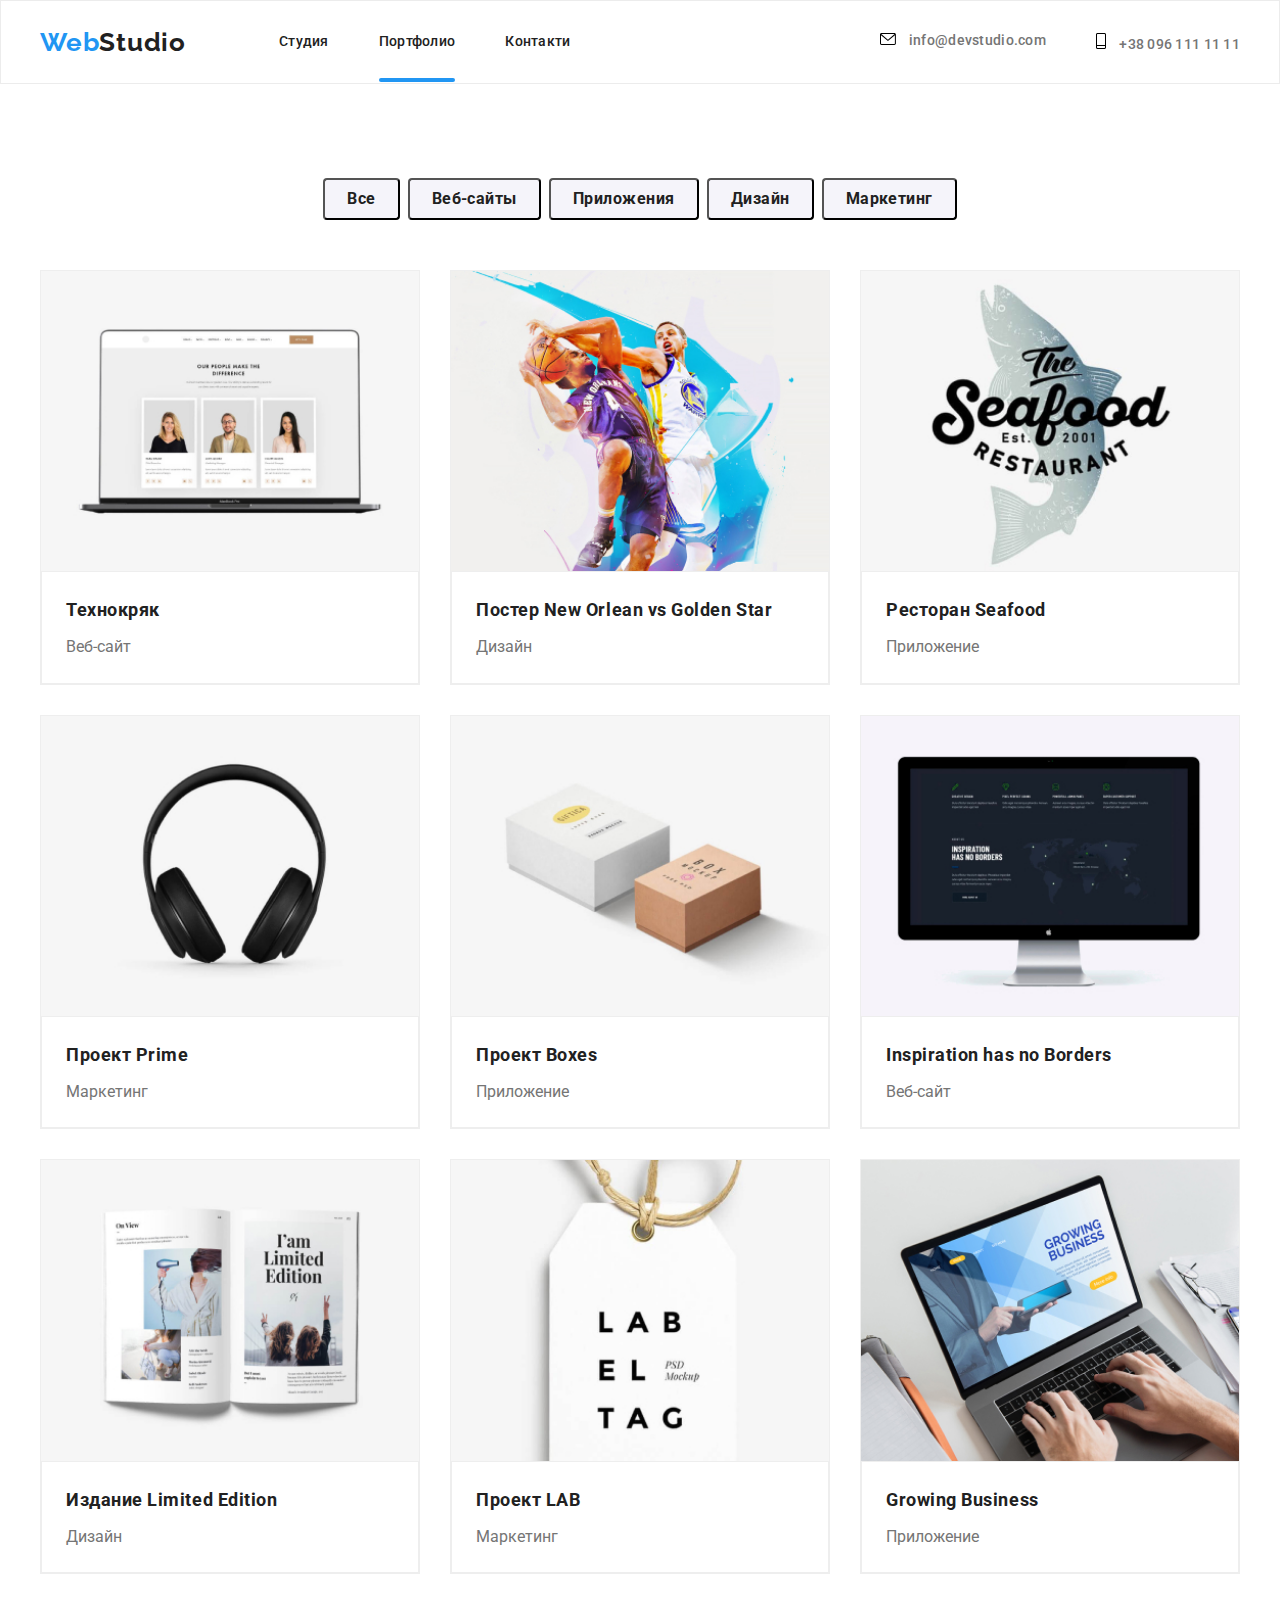
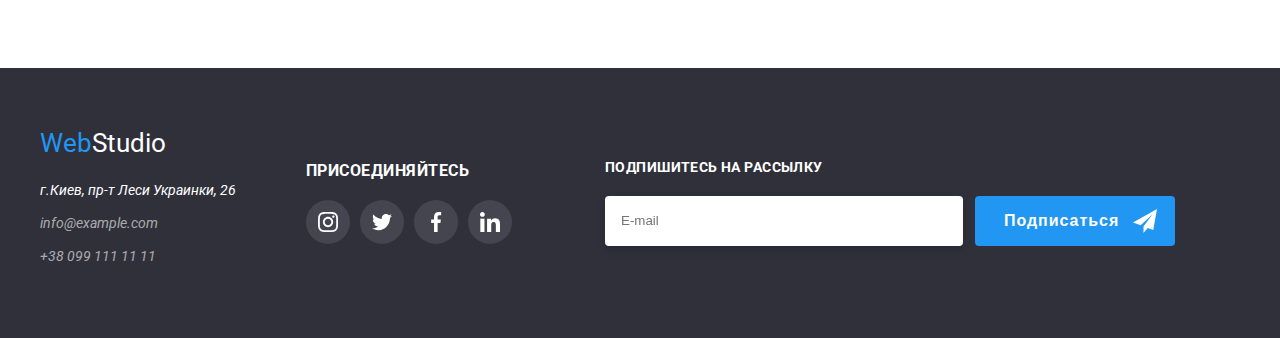
==== commit fd28f64b: "bem" ====
--- a/portfolio.html
+++ b/portfolio.html
@@ -22,7 +22,7 @@
     <link rel="stylesheet" href="./css/main.min.css" />
   </head>
   <body>
-    <header class="header">
+    <header class="headr">
       <div class="container header__container">
         <nav class="header__nav">
           <a class="logo header__menu-logo" href="./index.html">
@@ -227,63 +227,63 @@
       </div>
     </section>
     <footer class="footer">
-      <div class="container footer-container">
-        <div class="footer-addres">
+      <div class="container footer__container">
+        <div class="footer__addres">
           <p>
             <a class="logo link" href="./index.html"><span class="span-web">Web</span>Studio </a>
           </p>
           <address>
             <ul class="addres link">
-              <li class="footer-addres-link">г.Киев, пр-т Леси Украинки, 26</li>
-              <li class="footer-addres-link">
-                <a class="footer-link link" href="mailto:info@example.com">info@example.com</a>
+              <li class="footer__addres-link">г.Киев, пр-т Леси Украинки, 26</li>
+              <li class="footer__addres-link">
+                <a class="footer__link link" href="mailto:info@example.com">info@example.com</a>
               </li>
-              <li class="footer-addres-link">
-                <a class="footer-link link" href="tel:+380991111111">+38 099 111 11 11</a>
+              <li class="footer__addres-link">
+                <a class="footer__link link" href="tel:+380991111111">+38 099 111 11 11</a>
               </li>
             </ul>
           </address>
         </div>
-        <div class="footer-connect">
-          <p class="footer-connect-title">присоединяйтесь</p>
-          <ul class="footer-social-list list">
-            <li class="footer-social-item">
-              <a href="" class="footer-social-link">
-                <svg class="footer-social-icon" width="20" height="20">
+        <div class="footer__connect">
+          <h2 class="footer__connect-title">присоединяйтесь</h2>
+          <ul class="footer__social-list list">
+            <li class="footer__social-item">
+              <a href="" class="footer__social-link">
+                <svg class="footer__social-icon" width="20" height="20">
                   <use href="./images/icons.svg#icon-instagram-2"></use>
                 </svg>
               </a>
             </li>
-            <li class="footer-social-item">
-              <a href="" class="footer-social-link">
-                <svg class="footer-social-icon" width="20" height="20">
+            <li class="footer__social-item">
+              <a href="" class="footer__social-link">
+                <svg class="footer__social-icon" width="20" height="20">
                   <use href="./images/icons.svg#icon-twitter-1"></use>
                 </svg>
               </a>
             </li>
-            <li class="footer-social-item">
-              <a href="" class="footer-social-link">
-                <svg class="footer-social-icon" width="20" height="20">
+            <li class="footer__social-item">
+              <a href="" class="footer__social-link">
+                <svg class="footer__social-icon" width="20" height="20">
                   <use href="./images/icons.svg#icon-facebook-1"></use>
                 </svg>
               </a>
             </li>
-            <li class="footer-social-item">
-              <a href="" class="footer-social-link">
-                <svg class="footer-social-icon" width="20" height="20">
+            <li class="footer__social-item">
+              <a href="" class="footer__social-link">
+                <svg class="footer__social-icon" width="20" height="20">
                   <use href="./images/icons.svg#icon-linkedin-1"></use>
                 </svg>
               </a>
             </li>
           </ul>
         </div>
-        <div class="footer-subscription">
-          <h2 class="footer-subscription-text">Подпишитесь на рассылку</h2>
+        <div class="footer__subscription">
+          <h2 class="footer__subscription-text">Подпишитесь на рассылку</h2>
           <div class="subscription-flex">
             <input
               type="email"
               name="subscription"
-              class="footer-subscription-input"
+              class="footer__subscription-input"
               placeholder="E-mail"
               required
             />
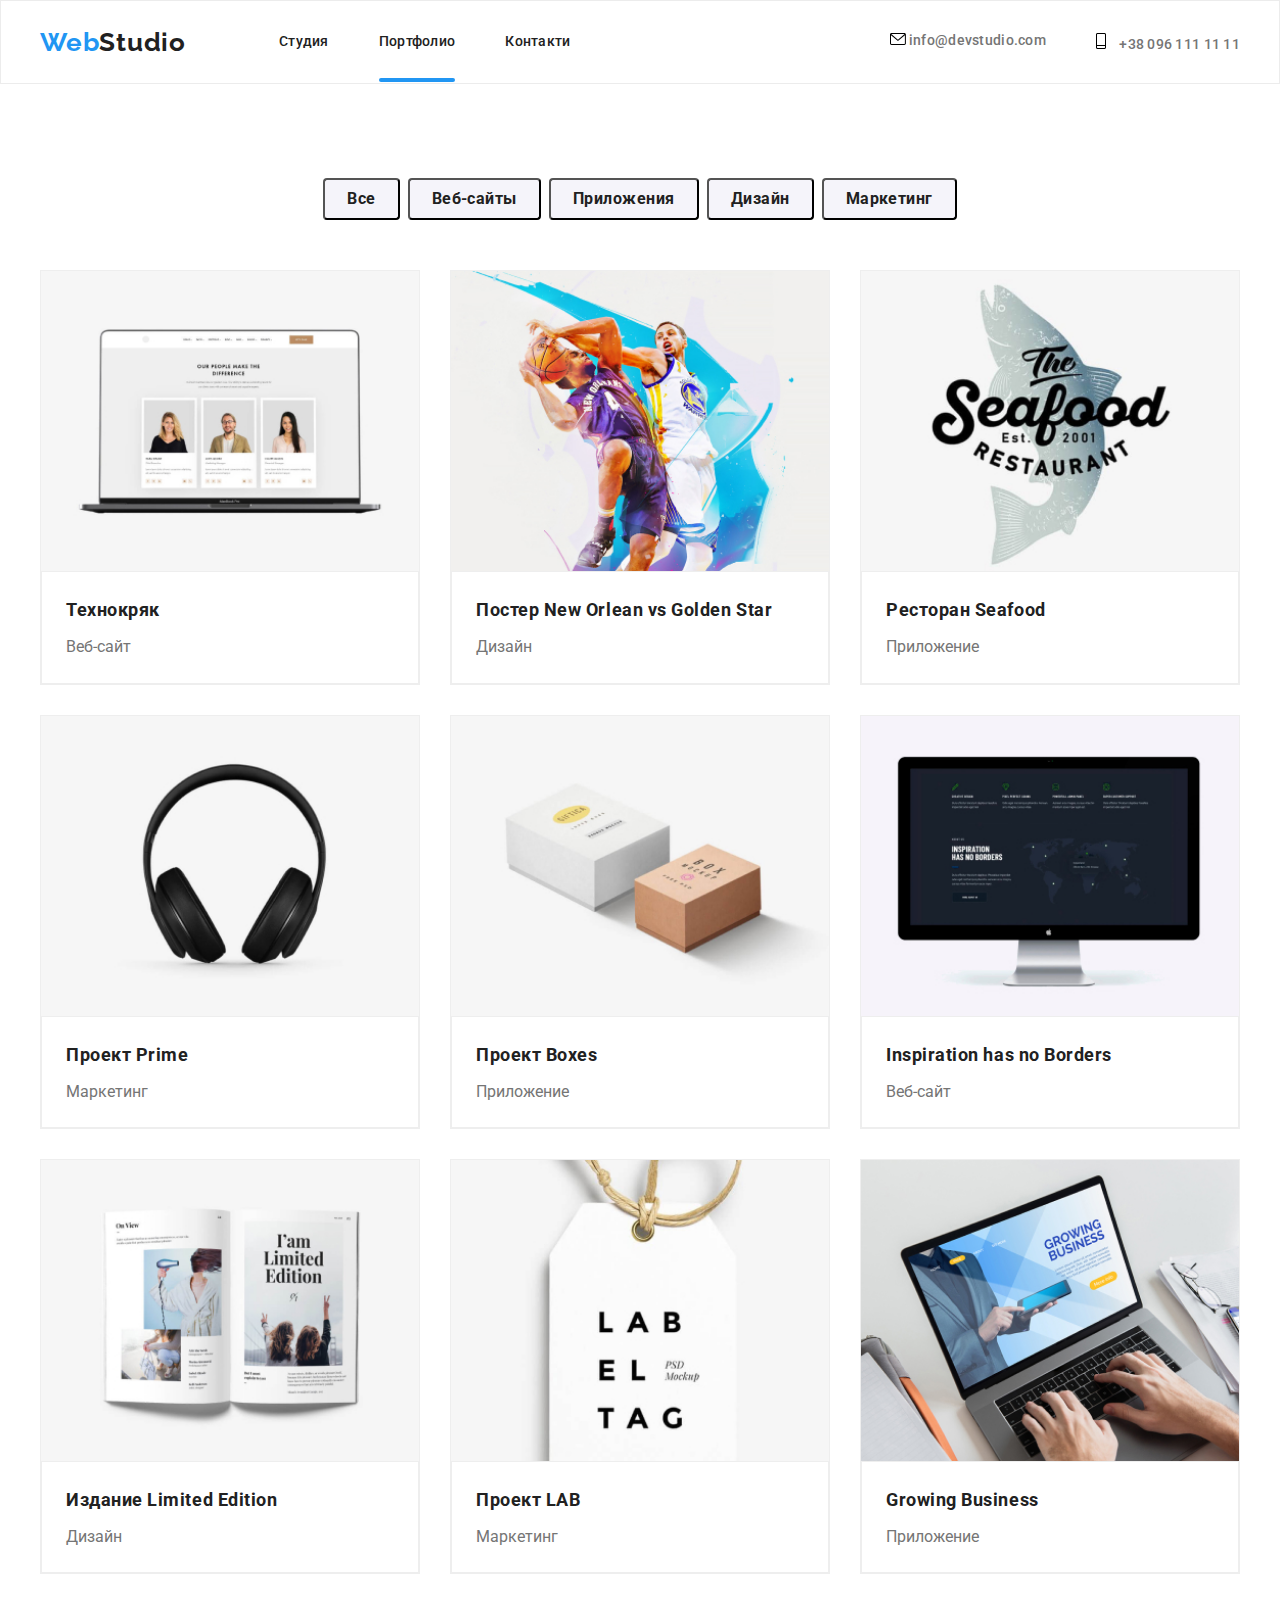
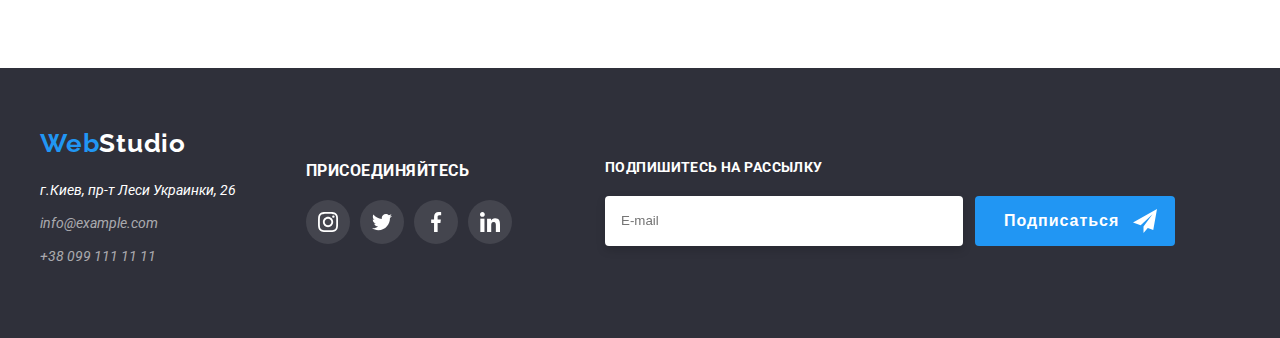
==== commit 39bccdb8: "BEM" ====
--- a/portfolio.html
+++ b/portfolio.html
@@ -18,42 +18,42 @@
       href="https://fonts.googleapis.com/css2?family=Raleway:wght@700&family=Roboto:wght@400;500;700;900&display=swap"
       rel="stylesheet"
     />
-    <link rel="stylesheet" href="./css/styles.css" />
+    <!-- <link rel="stylesheet" href="./css/styles.css" /> -->
     <link rel="stylesheet" href="./css/main.min.css" />
   </head>
   <body>
-    <header class="headr">
+    <header class="header">
       <div class="container header__container">
         <nav class="header__nav">
           <a class="logo header__menu-logo" href="./index.html">
-            <span class="span-web">Web</span>Studio</a
+            <span class="logo__web">Web</span>Studio</a
           >
-          <ul class="header__navigation">
-            <li class="header__nav-item">
-              <a class="header__nav-link link" href="./index.html">Студия</a>
-            </li>
-            <li class="header__nav-item">
-              <a class="header__nav-link link active" href="./portfolio.html">Портфолио</a>
-            </li>
-            <li class="header__nav-item">
-              <a class="header__nav-link link" href="#0">Контакти</a>
+          <ul class="navigation">
+            <li class="nav__item">
+              <a class="nav__link link" href="./index.html">Студия</a>
+            </li>
+            <li class="nav__item">
+              <a class="nav__link link active" href="./portfolio.html">Портфолио</a>
+            </li>
+            <li class="nav__item">
+              <a class="nav__link link" href="#0">Контакти</a>
             </li>
           </ul>
         </nav>
         <!--КОНТАКТИ-->
-        <ul class="header__contacts">
+        <ul class="contacts">
           <!-- <div class="header-connect">-->
-          <li class="header__contacts__item">
-            <a class="header__contacts__link link" href="mailto:info@devstudio.com">
-              <svg class="header__contacts__link-icon link" width="16" height="12">
+          <li class="contacts__item">
+            <a class="contacts__link link" href="mailto:info@devstudio.com">
+              <svg class="contacts__link-icon link" width="16" height="12">
                 <use href="./images/icons.svg#icon-envelope"></use>
               </svg>
               info@devstudio.com
             </a>
           </li>
-          <li class="header__contacts__item">
-            <a class="header__contacts__link link" href="tel:+380961111111">
-              <svg class="header__contacts__link-icon" width="10" height="16">
+          <li class="contacts__item">
+            <a class="contacts__link link" href="tel:+380961111111">
+              <svg class="contacts__icon" width="10" height="16">
                 <use href="./images/icons.svg#icon-Vector"></use>
               </svg>
               +38 096 111 11 11
@@ -230,64 +230,68 @@
       <div class="container footer__container">
         <div class="footer__addres">
           <p>
-            <a class="logo link" href="./index.html"><span class="span-web">Web</span>Studio </a>
+            <a class="logo link" href="./index.html"><span class="logo__web">Web</span>Studio </a>
           </p>
           <address>
-            <ul class="addres link">
-              <li class="footer__addres-link">г.Киев, пр-т Леси Украинки, 26</li>
-              <li class="footer__addres-link">
-                <a class="footer__link link" href="mailto:info@example.com">info@example.com</a>
+            <ul class="footer-addres link">
+              <li class="footer-addres__link">г.Киев, пр-т Леси Украинки, 26</li>
+              <li class="footer-addres__link">
+                <a class="footer-addres__contact link" href="mailto:info@example.com"
+                  >info@example.com</a
+                >
               </li>
-              <li class="footer__addres-link">
-                <a class="footer__link link" href="tel:+380991111111">+38 099 111 11 11</a>
+              <li class="footer-addres__link">
+                <a class="footer-addres__contact link" href="tel:+380991111111"
+                  >+38 099 111 11 11</a
+                >
               </li>
             </ul>
           </address>
         </div>
-        <div class="footer__connect">
-          <h2 class="footer__connect-title">присоединяйтесь</h2>
-          <ul class="footer__social-list list">
-            <li class="footer__social-item">
-              <a href="" class="footer__social-link">
-                <svg class="footer__social-icon" width="20" height="20">
+        <div class="connect">
+          <h2 class="connect-titles">присоединяйтесь</h2>
+          <ul class="social-list list">
+            <li class="social-footer">
+              <a href="" class="social-footer__link">
+                <svg class="social-footer__icon" width="20" height="20">
                   <use href="./images/icons.svg#icon-instagram-2"></use>
                 </svg>
               </a>
             </li>
-            <li class="footer__social-item">
-              <a href="" class="footer__social-link">
-                <svg class="footer__social-icon" width="20" height="20">
+            <li class="social-footer">
+              <a href="" class="social-footer__link">
+                <svg class="social-footer__icon" width="20" height="20">
                   <use href="./images/icons.svg#icon-twitter-1"></use>
                 </svg>
               </a>
             </li>
-            <li class="footer__social-item">
-              <a href="" class="footer__social-link">
-                <svg class="footer__social-icon" width="20" height="20">
+            <li class="social-footer">
+              <a href="" class="social-footer__link">
+                <svg class="social-footer__icon" width="20" height="20">
                   <use href="./images/icons.svg#icon-facebook-1"></use>
                 </svg>
               </a>
             </li>
-            <li class="footer__social-item">
-              <a href="" class="footer__social-link">
-                <svg class="footer__social-icon" width="20" height="20">
+            <li class="social-footer">
+              <a href="" class="social-footer__link">
+                <svg class="social-footer__icon" width="20" height="20">
                   <use href="./images/icons.svg#icon-linkedin-1"></use>
                 </svg>
               </a>
             </li>
           </ul>
         </div>
-        <div class="footer__subscription">
-          <h2 class="footer__subscription-text">Подпишитесь на рассылку</h2>
-          <div class="subscription-flex">
+        <div class="subscription">
+          <h2 class="subscription__text">Подпишитесь на рассылку</h2>
+          <div class="subscription__flex">
             <input
               type="email"
               name="subscription"
-              class="footer__subscription-input"
+              class="subscription__input"
               placeholder="E-mail"
               required
             />
-            <button class="button subscription-btn">
+            <button class="button subscription__btn">
               Подписаться
               <svg class="subscription-icon" width="24" height="24">
                 <use href="./images/icons.svg#icon-send"></use>
--- a/css/main.min.css
+++ b/css/main.min.css
@@ -1,2 +1,2 @@
-:root{--primary-text-color: rgba(0, 0, 0, 0.8);--footer-text-color: rgba(255, 255, 255, 0.6);--title-text-color: #212121;--accent-color: #18a0fb;--button-color: #2196f3;--praymary-white-color: #ffffff;--secondary-gray-color: #2f303a;--text-white-color: #ffffff;--bg-color: #ffffff;--textarea-color: #757575;--test-color: #ccec12;--filter-color-text: #f5f4fa;--Web-span-text: #2196f3;--title-hover: #188ce8;--btn-bgr: #f5f4fa}.visually-hidden{position:absolute;clip:rect(0 0 0 0);width:1px;height:1px;margin:-1px;border:0;padding:0;overflow:hidden}ul,li{list-style:none}h1,h2,h3,h4,h5,h6,p,ul{padding:0;margin:0;font-size:inherit}img{display:block;max-width:100%;height:auto}body{font-family:Roboto, sans-serif;color:var(--firstFontColor);font-size:14px;line-height:1.2;margin:0}.list{list-style:none}.link{text-decoration:none}.container{width:1200px;margin:0 auto;padding-left:15px;padding-right:15px}.button{padding:10px 32px;margin:0 auto;display:block;cursor:pointer;border-radius:4px;font-weight:700;line-height:1;background:var(--button-color);color:var(--praymary-white-color);border:0}.button:hover,.button:focus{background-color:#188ce8;color:var(--text-white-color);transition-duration:250ms;transition-timing-function:cubic-bezier(0.4, 0, 0.2, 1);transition-property:transform}.span-web{color:var(--Web-span-text)}.section{padding-top:94px;padding-bottom:94px}.our-work{padding-top:10px}.section__caption{padding-top:0px}.master__social-list{display:flex;justify-content:center}.master__social-item{width:44px;height:44px;margin-top:16px;margin-bottom:30px}.master__social-item+.master__social-item{margin-left:10px}.master__social-link{width:100%;height:100%;background:var(--praymary-white-color);border-radius:50%;display:flex;justify-content:center;align-items:center;color:#afb1b8}.master__social-link:hover,.master__social-link:focus{background-color:var(--Web-span-text);color:#ffffff;transition-duration:250ms;transition-timing-function:cubic-bezier(0.4, 0, 0.2, 1);transition-property:transform}.master__social-icon{fill:currentColor}.master-item-wrap{position:relative;overflow:hidden}.bord-item{border:1px solid #eeeeee}.backdrop{width:100vw;height:100vh;background-color:rgba(0,0,0,0.2);position:fixed;top:0;transition:opacity 2222ms, vvisibility 2222ms}.backdrop.is-hidden .modal{transform:scale(1.5) rotate(180deg) translate(999px);transition:transform 2000ms}.modal{width:528px;min-height:581px;background-color:#ffffff;border-radius:5px;position:absolute;top:50%;left:50%;transform:scale(0.2) rotate(0) translate(-999px);transform:translate(-50%, -50%);transition:transform 2000ms;padding:40px}.modal__close{width:30px;height:30px;background-color:transparent;border:1px solid #141414;border-radius:50%;position:absolute;right:10px;top:10px;display:flex;align-items:center;justify-content:center}.modal__close:hover,.modal__close:focus{fill:#2196f3;border:1px solidrgbaa(0, 0, 0, 0.1)}.is-hidden{visibility:inherit;opacity:0;pointer-events:none}.modal__title{font-weight:700;font-size:20px;line-height:1.15;letter-spacing:.03em;text-align:center;color:#212121}.modal__field{margin-bottom:10px}.modal__form{width:100%;align-items:center}.input__wrap{position:relative}.modal__icon{position:absolute;left:15px;top:53%;transform:translateY(-50%);transition:fill 300ms linear}.modal__form-input{width:100%;height:40px;padding-left:42px;padding-right:15px;border:1px solid rgba(33,33,33,0.2);box-sizing:border-box;border-radius:4px;transition:border-color 300ms linear;outline:none}.modal__form-input:focus{border-color:#2196f3}.modal__form-input:focus+.modal__icon{fill:#2196f3}.modal__feedback{width:100%;height:120px;resize:none;padding:12px 16px;font-weight:500;font-size:12px;line-height:1.16;letter-spacing:.01em;font-weight:500;font-size:12px;line-height:1.16;letter-spacing:0.01em;border:1px solid rgba(33,33,33,0.2);box-sizing:border-box;border-radius:4px;outline:none}.modal__feedback:focus{border-color:var(--button-color)}.modal__feedback::placeholder{font-weight:500;font-size:12px;line-height:1.16;letter-spacing:.01em;color:rgba(117,117,117,0.5)}.modal__form-text{font-weight:500;font-size:12px;line-height:1.16;letter-spacing:.01em;color:var(--textarea-color);padding-left:12px}.modal__btn{display:block;margin:0 auto;margin-top:30px}.check-text{display:flex;align-items:center;justify-content:center;font-weight:500;font-size:14px;line-height:1.7;letter-spacing:.03em;color:var(--textarea-color)}.check-text-color{color:var(--button-color);text-decoration:underline}.check-item{width:16px;height:15px;border:2px solid #000000;border-radius:2px;margin-right:5px;display:flex;align-items:center;justify-content:center;transition:300ms linear}.check-icon{fill:var(--praymary-white-color)}.modal-check:checked+.check-text .check-item{background-color:var(--button-color);border:none}.header__nav{display:flex;align-items:center}.header__nav a{color:var(--title-text-color)}.header__nav a:hover,.header__nav a:focus{color:var(--button-color);transition-duration:250ms;transition-timing-function:cubic-bezier(0.4, 0, 0.2, 1);transition-property:transform}.headr{border:1px solid #ececec}.headr .logo{font-family:Raleway;color:var(--title-text-color);font-weight:700;font-size:26px;line-height:1.19;letter-spacing:.03em;text-decoration:none}.header__container{display:flex;justify-content:space-between;align-items:center}.header__navigation{display:flex}.header__menu-logo{padding-top:24px;padding-bottom:24px;margin-right:93px}.header__nav-item:not(:last-child){margin-right:50px}.header__nav-link{display:block;padding-top:32px;padding-bottom:32px;text-decoration:none;font-weight:500;font-size:14px;line-height:1.14;letter-spacing:.02em;position:relative}.header__nav-link.active::after{content:'';width:100%;height:4px;background-color:var(--Web-span-text);position:absolute;bottom:0px;left:0;border-radius:2px}.header__contacts{display:flex;margin-left:auto}.header__contacts__item:not(:last-child){margin-right:50px}.header__contacts__link{display:block;padding-top:32px;padding-bottom:32px;font-weight:500;font-size:14px;line-height:1;letter-spacing:.02em;color:var(--textarea-color)}.header__contacts__link:hover,.header__contacts__link:focus{fill:currentColor;transition-duration:250ms;transition-timing-function:cubic-bezier(0.4, 0, 0.2, 1);transition-property:transform}.header__contacts__link-icon{margin-right:10px}.advantages__items{display:flex;justify-content:space-between}.advantages__item{color:var(--title-text-color);font-weight:700;font-size:14px;line-height:1.1;letter-spacing:.03em}.advantages__item .advantages__item{text-transform:uppercase}.advantages__item-text{max-width:270px;color:var(--textarea-color);line-height:1.7;letter-spacing:0.03em;font-weight:400}.advantages__link{width:270px;height:120px;display:flex;justify-content:center;align-items:center;background:#f5f4fa;box-sizing:border-box;border-radius:4px;margin-bottom:30px}.hero{display:flex;justify-content:center}.hero__item{background:var(--secondary-gray-color);background-image:linear-gradient(rgba(47,48,58,0.4), rgba(47,48,58,0.4)),url(../images/Imghero.jpg);padding:200px 0px;width:1600px}.hero__title{max-width:696px;margin:0 auto;margin-bottom:30px;font-weight:900;font-size:44px;line-height:1.36;letter-spacing:.06em;text-align:center;color:var(--text-white-color)}.caption{font-weight:700;font-size:36px;line-height:2.6;letter-spacing:.03em;text-align:center;color:var(--title-text-color);margin-bottom:50px}.caption__item{display:flex;justify-content:space-between;position:relative}.caption__item li:not(:last-child){margin-right:30px}.caption__item>li{position:relative}.caption__image{display:flex;width:370px;height:294px}.caption__title-text{position:absolute;display:flex;justify-self:center;text-align:center;bottom:0;left:0;width:370px;height:70px;padding:27px 75px;color:var(--text-white-color);background-color:rgba(47,48,58,0.8);font-weight:700;font-size:14px;line-height:1.14;letter-spacing:0.03em;text-transform:uppercase}.team__section{background-color:#f5f4fa}.team__caption{text-align:center;font-weight:700;font-size:36px;line-height:2.6;letter-spacing:.03em;margin-bottom:50px}.team__item{display:flex;justify-content:space-evenly}.caption__team{font-weight:500;font-size:16px;line-height:1.12;letter-spacing:.03em;margin-top:10px;text-align:center}.caption__team-text{font-weight:400;line-height:1.12;text-align:center;margin:10px}.images{height:260px;width:270px}.team__all{flex-basis:calc((100% - 90px) / 3);background:#ffffff;border-radius:0px 0px 4px 4px}.team__all+.team__all{margin-left:30px}.client__title{font-weight:700;font-size:36px;line-height:1.16;letter-spacing:.03em;text-align:center;margin-bottom:50px;color:#212121}.client__list{display:flex;justify-content:center}.client__item{width:170px;height:92px;margin-top:16px;margin-bottom:30px}.client__item+.client__item{margin-left:30px}.client__link{width:100%;height:100%;display:flex;justify-content:center;align-items:center;color:#afb1b8;border:1px solid #afb1b8;box-sizing:border-box;border-radius:4px}.client__link:hover,.client__link:focus{color:var(--Web-span-text);border:1px solid var(--Web-span-text);transition-duration:250ms;transition-timing-function:cubic-bezier(0.4, 0, 0.2, 1);transition-property:transform}.client__icon{fill:currentColor}.filter{display:flex;justify-content:center;margin-bottom:50px}.filter-item:not(:last-child){margin-right:8px}.filter-btn{font-family:Roboto, sans-serif;font-weight:700;font-size:16px;line-height:1.62;letter-spacing:.03em;padding:6px 22px;border-radius:4px;background-color:var(--btn-bgr);color:var(--title-text-color)}.filter-btn:focus,.filter-btn:hover{color:var(--praymary-white-color);background-color:var(--button-color);cursor:pointer;box-shadow:0px 3px 1px rgba(0,0,0,0.1),0px 1px 2px rgba(0,0,0,0.08),0px 2px 2px rgba(0,0,0,0.12);transition-duration:250ms;transition-timing-function:cubic-bezier(0.4, 0, 0.2, 1);transition-property:transform}.cards{display:flex;flex-wrap:wrap;align-content:center;margin-left:-30px;margin-bottom:-30px}.cards-overlay-text{position:absolute;top:0;left:0;background-color:rgba(33,150,243,0.9);padding:50px;color:#ffffff;font-size:18px;line-height:1.55;height:100%;transform:translateY(100%);transition-duration:500ms}.card:hover .cards-overlay-text{transform:translateY(0);transition-duration:500ms}.card{flex-basis:calc((100% - 3 * 30px) / 3);margin-left:30px;margin-bottom:30px;border:1px solid #eeeeee;box-sizing:border-box}.card:hover{box-shadow:0px 1px 1px rgba(0,0,0,0.12),0px 4px 4px rgba(0,0,0,0.06),1px 4px 6px rgba(0,0,0,0.16);transition-duration:250ms;transition-timing-function:cubic-bezier(0.4, 0, 0.2, 1);transition-property:transform}.card-item{font-weight:700;font-size:18px;line-height:2;letter-spacing:.03em;color:var(--title-text-color);padding-left:24px;padding-top:20px;padding-bottom:4px;padding-right:24px}.card-items{color:var(--textarea-color);font-size:16px;font-weight:400;line-height:1.9;padding-left:24px;padding-bottom:20px;padding-right:24px}.card-img{display:flex;width:100%;height:auto;margin-right:0}.footer{background:var(--secondary-gray-color);padding-top:60px;padding-bottom:60px}.footer .logo{display:block;margin-bottom:20px;font-size:26px;line-height:1.19;color:var(--text-white-color)}.footer li{font-size:14px;line-height:1.71;color:var(--text-white-color)}.link:focus,.link:hover{color:var(--button-color);transition-duration:250ms;transition-timing-function:cubic-bezier(0.4, 0, 0.2, 1);transition-property:transform}.footer__addres-link{margin-bottom:9px}.footer__link{color:var(--footer-text-color)}.footer__link:hover,.footer__link:focus{color:var(--accent-color);transition-duration:250ms;transition-timing-function:cubic-bezier(0.4, 0, 0.2, 1);transition-property:transform}.footer__connect-title{font-weight:700;font-size:16px;line-height:1.16;letter-spacing:.03em;text-transform:uppercase;color:var(--text-white-color);margin-bottom:20px}.footer__social-list{display:flex;justify-content:center}.footer__social-item{width:44px;height:44px}.footer__social-item+.footer__social-item{margin-left:10px}.footer__social-link{width:100%;height:100%;background-color:rgba(255,255,255,0.1);border-radius:50%;display:flex;justify-content:center;align-items:center;color:#ffffff}.footer__social-link:hover,.footer__social-link:focus{background-color:var(--Web-span-text);transition-duration:250ms;transition-timing-function:cubic-bezier(0.4, 0, 0.2, 1);transition-property:transform}.footer__social-icon{fill:currentColor}.footer__container{display:flex;align-items:center}.footer__connect{display:block;justify-content:center;margin-left:70px}.footer__subscription{padding-left:93px}.footer__subscription-text{font-weight:700;font-size:14px;line-height:1.14;letter-spacing:.03em;text-transform:uppercase;color:#ffffff;padding-bottom:20px}.subscription-flex{display:flex}.footer__subscription-input{width:358px;height:50px;border:1px solid rgba(255,255,255,0.3);box-sizing:border-box;filter:drop-shadow(0px 4px 4px rgba(0,0,0,0.15));border-radius:4px;margin-right:12px;padding-left:15px;outline:none}.subscription-btn{width:200px;height:50px;font-weight:700;font-size:16px;line-height:1.87;letter-spacing:.06em;padding:10px 62px 10px 29px;color:#ffffff;position:relative}.subscription-icon{position:absolute;right:18px;top:13px;fill:var(--praymary-white-color)}
+:root{--primary-text-color: rgba(0, 0, 0, 0.8);--footer-text-color: rgba(255, 255, 255, 0.6);--title-text-color: #212121;--accent-color: #18a0fb;--button-color: #2196f3;--praymary-white-color: #ffffff;--secondary-gray-color: #2f303a;--text-white-color: #ffffff;--bg-color: #ffffff;--textarea-color: #757575;--test-color: #ccec12;--filter-color-text: #f5f4fa;--Web-span-text: #2196f3;--title-hover: #188ce8;--btn-bgr: #f5f4fa}.visually-hidden{position:absolute;clip:rect(0 0 0 0);width:1px;height:1px;margin:-1px;border:0;padding:0;overflow:hidden}ul,li{list-style:none}h1,h2,h3,h4,h5,h6,p,ul{padding:0;margin:0;font-size:inherit}img{display:block;max-width:100%;height:auto}body{font-family:Roboto, sans-serif;color:var(--firstFontColor);font-size:14px;line-height:1.2;margin:0}.list{list-style:none}.link{text-decoration:none}.container{width:1200px;margin:0 auto;padding-left:15px;padding-right:15px}.logo{font-family:Raleway;color:var(--title-text-color);font-weight:700;font-size:26px;line-height:1.19;letter-spacing:.03em;text-decoration:none}.footer .logo{display:block;margin-bottom:20px;font-size:26px;line-height:1.19;color:var(--text-white-color)}.button{padding:10px 32px;margin:0 auto;display:block;cursor:pointer;border-radius:4px;font-weight:700;line-height:1;background:var(--button-color);color:var(--praymary-white-color);border:0}.button:hover,.button:focus{background-color:#188ce8;color:var(--text-white-color);transition-duration:250ms;transition-timing-function:cubic-bezier(0.4, 0, 0.2, 1);transition-property:transform}.logo__web{color:var(--Web-span-text)}.section{padding-top:94px;padding-bottom:94px}.our-work{padding-top:10px}.section-caption{padding-top:0px}.master-icon{background-color:#ffffff}.master__list{display:flex;justify-content:center}.master__team{font-weight:500;line-height:1.12;letter-spacing:0.03em;margin-top:10px;text-align:center}.master__text{font-weight:400;line-height:1.12;text-align:center;margin:10px}.social{width:44px;height:44px;margin-top:16px;margin-bottom:30px}.social+.social{margin-left:10px}.social__link{width:100%;height:100%;background:var(--praymary-white-color);border-radius:50%;display:flex;justify-content:center;align-items:center;color:#afb1b8}.social__link:hover,.social__link:focus{background-color:var(--Web-span-text);color:#ffffff;transition-duration:250ms;transition-timing-function:cubic-bezier(0.4, 0, 0.2, 1);transition-property:transform}.social__icon{fill:currentColor}.master-item-wrap{position:relative;overflow:hidden}.bord-item{border:1px solid #eeeeee}.backdrop{width:100vw;height:100vh;background-color:rgba(0,0,0,0.2);position:fixed;top:0;transition:opacity 2222ms, vvisibility 2222ms}.backdrop.is-hidden .modal{transform:scale(1.5) rotate(180deg) translate(999px);transition:transform 2000ms}.modal{width:528px;min-height:581px;background-color:#ffffff;border-radius:5px;position:absolute;top:50%;left:50%;transform:scale(0.2) rotate(0) translate(-999px);transform:translate(-50%, -50%);transition:transform 2000ms;padding:40px}.modal__close{width:30px;height:30px;background-color:transparent;border:1px solid #141414;border-radius:50%;position:absolute;right:10px;top:10px;display:flex;align-items:center;justify-content:center}.modal__close:hover,.modal__close:focus{fill:#2196f3;border:1px solidrgbaa(0, 0, 0, 0.1)}.is-hidden{visibility:inherit;opacity:0;pointer-events:none}.modal__title{font-weight:700;font-size:20px;line-height:1.15;letter-spacing:.03em;text-align:center;color:#212121}.modal__field{margin-bottom:10px}.modal__form{width:100%;align-items:center}.input__wrap{position:relative}.modal__icon{position:absolute;left:15px;top:53%;transform:translateY(-50%);transition:fill 300ms linear}.modal__form-input{width:100%;height:40px;padding-left:42px;padding-right:15px;border:1px solid rgba(33,33,33,0.2);box-sizing:border-box;border-radius:4px;transition:border-color 300ms linear;outline:none}.modal__form-input:focus{border-color:#2196f3}.modal__form-input:focus+.modal__icon{fill:#2196f3}.modal__feedback{width:100%;height:120px;resize:none;padding:12px 16px;font-weight:500;font-size:12px;line-height:1.16;letter-spacing:.01em;font-weight:500;font-size:12px;line-height:1.16;letter-spacing:0.01em;border:1px solid rgba(33,33,33,0.2);box-sizing:border-box;border-radius:4px;outline:none}.modal__feedback:focus{border-color:var(--button-color)}.modal__feedback::placeholder{font-weight:500;font-size:12px;line-height:1.16;letter-spacing:.01em;color:rgba(117,117,117,0.5)}.modal__form-text{font-weight:500;font-size:12px;line-height:1.16;letter-spacing:.01em;color:var(--textarea-color);padding-left:12px}.modal__btn{display:block;margin:0 auto;margin-top:30px}.check-text{display:flex;align-items:center;justify-content:center;font-weight:500;font-size:14px;line-height:1.7;letter-spacing:.03em;color:var(--textarea-color)}.check-text-color{color:var(--button-color);text-decoration:underline}.check-item{width:16px;height:15px;border:2px solid #000000;border-radius:2px;margin-right:5px;display:flex;align-items:center;justify-content:center;transition:300ms linear}.check-icon{fill:var(--praymary-white-color)}.modal-check:checked+.check-text .check-item{background-color:var(--button-color);border:none}.header__nav{display:flex;align-items:center}.header__nav a{color:var(--title-text-color)}.header__nav a:hover,.header__nav a:focus{color:var(--button-color);transition-duration:250ms;transition-timing-function:cubic-bezier(0.4, 0, 0.2, 1);transition-property:transform}.header{border:1px solid #ececec}.header__container{display:flex;justify-content:space-between;align-items:center}.header__menu-logo{padding-top:24px;padding-bottom:24px;margin-right:93px}.navigation{display:flex}.nav__item:not(:last-child){margin-right:50px}.nav__link{display:block;padding-top:32px;padding-bottom:32px;text-decoration:none;font-weight:500;font-size:14px;line-height:1.14;letter-spacing:.02em;position:relative}.nav__link.active::after{content:'';width:100%;height:4px;background-color:var(--Web-span-text);position:absolute;bottom:0px;left:0;border-radius:2px}.contacts{display:flex;margin-left:auto}.contacts__item:not(:last-child){margin-right:50px}.contacts__link{display:block;padding-top:32px;padding-bottom:32px;font-weight:500;font-size:14px;line-height:1;letter-spacing:.02em;color:var(--textarea-color)}.contacts__link:hover,.contacts__link:focus{fill:currentColor;transition-duration:250ms;transition-timing-function:cubic-bezier(0.4, 0, 0.2, 1);transition-property:transform}.contacts__icon{margin-right:10px}.advantages{display:flex;justify-content:space-between}.advantages__item{color:var(--title-text-color);font-weight:700;font-size:14px;line-height:1.1;letter-spacing:.03em}.advantages__item .advantages__item{text-transform:uppercase}.advantages__text{max-width:270px;color:var(--textarea-color);line-height:1.7;letter-spacing:0.03em;font-weight:400}.advantages__link{width:270px;height:120px;display:flex;justify-content:center;align-items:center;background:#f5f4fa;box-sizing:border-box;border-radius:4px;margin-bottom:30px}.hero{display:flex;justify-content:center}.hero__item{background:var(--secondary-gray-color);background-image:linear-gradient(rgba(47,48,58,0.4), rgba(47,48,58,0.4)),url(../images/Imghero.jpg);padding:200px 0px;width:1600px}.hero__title{max-width:696px;margin:0 auto;margin-bottom:30px;font-weight:900;font-size:44px;line-height:1.36;letter-spacing:.06em;text-align:center;color:var(--text-white-color)}.caption-title{font-weight:700;font-size:36px;line-height:2.6;letter-spacing:.03em;text-align:center;color:var(--title-text-color);margin-bottom:50px}.caption{display:flex;justify-content:space-between;position:relative}.caption li:not(:last-child){margin-right:30px}.caption>li{position:relative}.component__image{display:flex;width:370px;height:294px}.component__text{position:absolute;display:flex;justify-self:center;text-align:center;bottom:0;left:0;width:370px;height:70px;padding:27px 75px;color:var(--text-white-color);background-color:rgba(47,48,58,0.8);font-weight:700;font-size:14px;line-height:1.14;letter-spacing:0.03em;text-transform:uppercase}.section-team{background-color:#f5f4fa}.team-caption{text-align:center;font-weight:700;font-size:36px;line-height:2.6;letter-spacing:0.03em;margin-bottom:50px}.team{display:flex;justify-content:space-evenly}.team__all{flex-basis:calc((100% - 90px) / 3);background:#ffffff;border-radius:0px 0px 4px 4px}.team__all+.team__all{margin-left:30px}.images{height:260px;width:270px}.client-title{font-weight:700;font-size:36px;line-height:1.16;letter-spacing:.03em;text-align:center;margin-bottom:50px;color:#212121}.client-list{display:flex;justify-content:center}.client-orig{width:170px;height:92px;margin-top:16px;margin-bottom:30px}.client-orig+.client-orig{margin-left:30px}.client-orig__link{width:100%;height:100%;display:flex;justify-content:center;align-items:center;color:#afb1b8;border:1px solid #afb1b8;box-sizing:border-box;border-radius:4px}.client-orig__link:hover,.client-orig__link:focus{color:var(--Web-span-text);border:1px solid var(--Web-span-text);transition-duration:250ms;transition-timing-function:cubic-bezier(0.4, 0, 0.2, 1);transition-property:transform}.client-orig__icon{fill:currentColor}.filter{display:flex;justify-content:center;margin-bottom:50px}.filter-item:not(:last-child){margin-right:8px}.filter-btn{font-family:Roboto, sans-serif;font-weight:700;font-size:16px;line-height:1.62;letter-spacing:.03em;padding:6px 22px;border-radius:4px;background-color:var(--btn-bgr);color:var(--title-text-color)}.filter-btn:focus,.filter-btn:hover{color:var(--praymary-white-color);background-color:var(--button-color);cursor:pointer;box-shadow:0px 3px 1px rgba(0,0,0,0.1),0px 1px 2px rgba(0,0,0,0.08),0px 2px 2px rgba(0,0,0,0.12);transition-duration:250ms;transition-timing-function:cubic-bezier(0.4, 0, 0.2, 1);transition-property:transform}.cards{display:flex;flex-wrap:wrap;align-content:center;margin-left:-30px;margin-bottom:-30px}.cards-overlay-text{position:absolute;top:0;left:0;background-color:rgba(33,150,243,0.9);padding:50px;color:#ffffff;font-size:18px;line-height:1.55;height:100%;transform:translateY(100%);transition-duration:500ms}.card:hover .cards-overlay-text{transform:translateY(0);transition-duration:500ms}.card{flex-basis:calc((100% - 3 * 30px) / 3);margin-left:30px;margin-bottom:30px;border:1px solid #eeeeee;box-sizing:border-box}.card:hover{box-shadow:0px 1px 1px rgba(0,0,0,0.12),0px 4px 4px rgba(0,0,0,0.06),1px 4px 6px rgba(0,0,0,0.16);transition-duration:250ms;transition-timing-function:cubic-bezier(0.4, 0, 0.2, 1);transition-property:transform}.card-item{font-weight:700;font-size:18px;line-height:2;letter-spacing:.03em;color:var(--title-text-color);padding-left:24px;padding-top:20px;padding-bottom:4px;padding-right:24px}.card-items{color:var(--textarea-color);font-size:16px;font-weight:400;line-height:1.9;padding-left:24px;padding-bottom:20px;padding-right:24px}.card-img{display:flex;width:100%;height:auto;margin-right:0}.footer{background:var(--secondary-gray-color);padding-top:60px;padding-bottom:60px}.footer li{font-size:14px;line-height:1.71;color:var(--text-white-color)}.link:focus,.link:hover{color:var(--button-color);transition-duration:250ms;transition-timing-function:cubic-bezier(0.4, 0, 0.2, 1);transition-property:transform}.footer-addres__link{margin-bottom:9px}.footer-addres__contact{color:var(--footer-text-color)}.footer-addres__contact:hover,.footer-addres__contact:focus{color:var(--accent-color);transition-duration:250ms;transition-timing-function:cubic-bezier(0.4, 0, 0.2, 1);transition-property:transform}.connect-titles{font-weight:700;font-size:16px;line-height:1.16;letter-spacing:.03em;text-transform:uppercase;color:var(--text-white-color);margin-bottom:20px}.social-list{display:flex;justify-content:center}.social-footer{width:44px;height:44px}.social-footer+.social-footer{margin-left:10px}.social-footer__link{width:100%;height:100%;background-color:rgba(255,255,255,0.1);border-radius:50%;display:flex;justify-content:center;align-items:center;color:#ffffff}.social-footer__link:hover,.social-footer__link:focus{background-color:var(--Web-span-text);transition-duration:250ms;transition-timing-function:cubic-bezier(0.4, 0, 0.2, 1);transition-property:transform}.social-footer__icon{fill:currentColor}.footer__container{display:flex;align-items:center}.connect{display:block;justify-content:center;margin-left:70px}.subscription{padding-left:93px}.subscription__text{font-weight:700;font-size:14px;line-height:1.14;letter-spacing:.03em;text-transform:uppercase;color:#ffffff;padding-bottom:20px}.subscription__flex{display:flex}.subscription__input{width:358px;height:50px;border:1px solid rgba(255,255,255,0.3);box-sizing:border-box;filter:drop-shadow(0px 4px 4px rgba(0,0,0,0.15));border-radius:4px;margin-right:12px;padding-left:15px;outline:none}.subscription__btn{width:200px;height:50px;font-weight:700;font-size:16px;line-height:1.87;letter-spacing:.06em;padding:10px 62px 10px 29px;color:#ffffff;position:relative}.subscription-icon{position:absolute;right:18px;top:13px;fill:var(--praymary-white-color)}
 /*# sourceMappingURL=main.min.css.map */